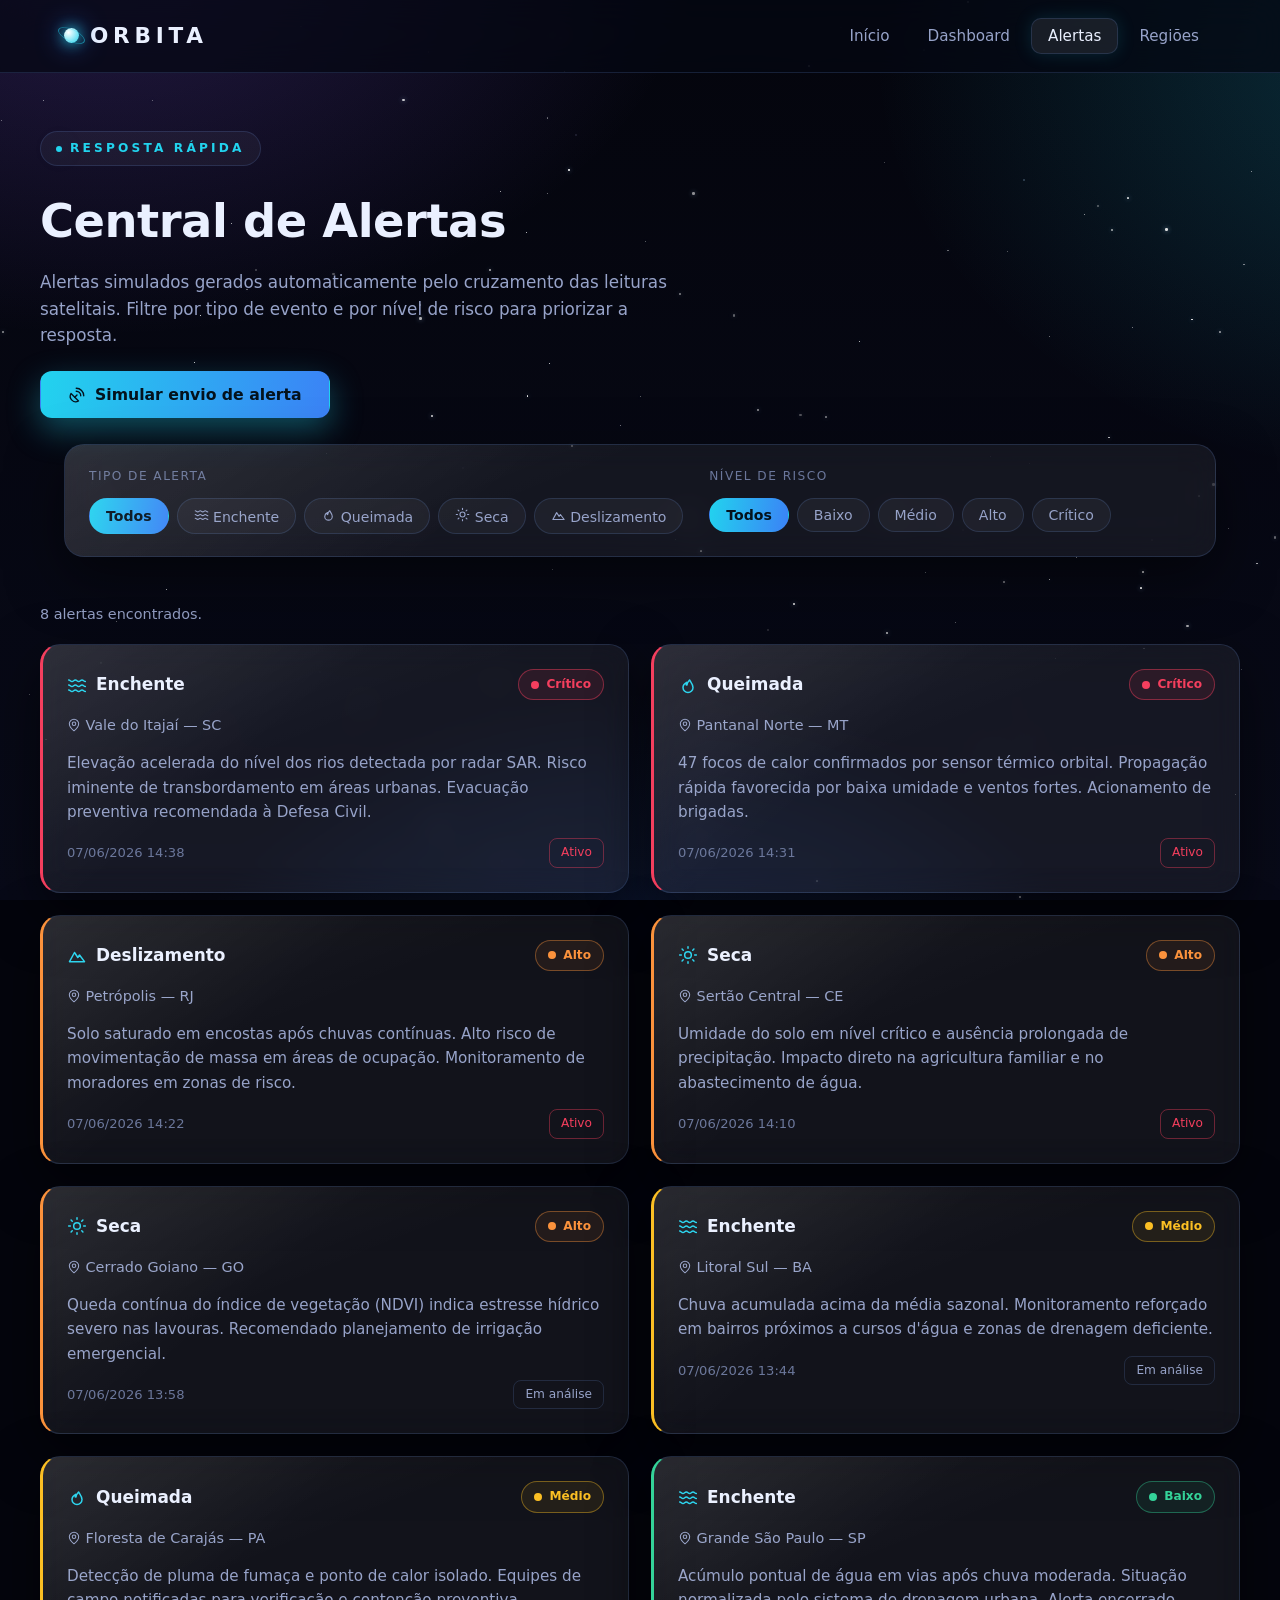
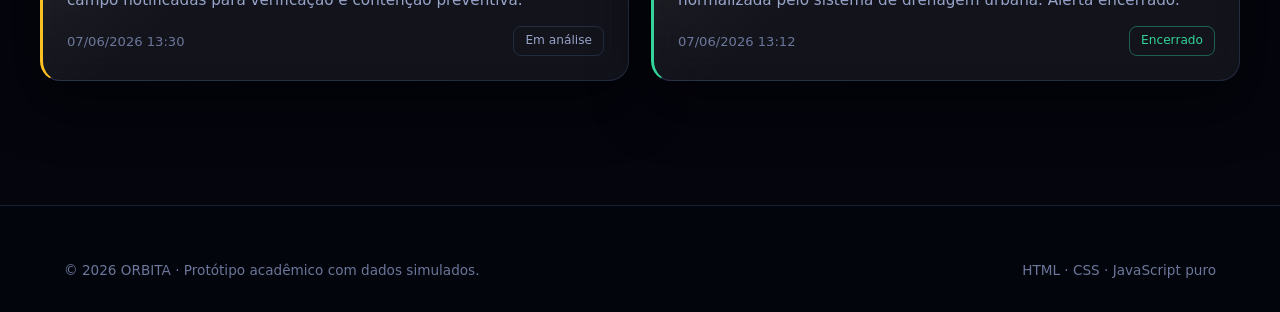
==== alertas.html @ e0f0b5f6 "site ORBITA: landing, dashboard, central de alertas e cadastro de regiões" ====
<!DOCTYPE html>
<html lang="pt-BR">
<head>
  <meta charset="UTF-8" />
  <meta name="viewport" content="width=device-width, initial-scale=1.0" />
  <title>Alertas — ORBITA</title>
  <meta name="description" content="Central de alertas climáticos da plataforma ORBITA, com filtros por tipo de evento e nível de risco." />
  <link rel="stylesheet" href="css/style.css?v=7" />
</head>
<body data-page="alertas">

  <!-- Header injetado por main.js -->
  <header class="site-header" id="siteHeader"></header>

  <!-- ============ TÍTULO ============ -->
  <div class="container page-head">
    <span class="eyebrow">Resposta rápida</span>
    <h1>Central de Alertas</h1>
    <p>Alertas simulados gerados automaticamente pelo cruzamento das leituras satelitais. Filtre por tipo de evento e por nível de risco para priorizar a resposta.</p>
    <div style="margin-top:22px">
      <button class="btn btn-primary" id="btnSimular"><span data-icon="dish"></span> Simular envio de alerta</button>
    </div>
  </div>

  <!-- ============ FILTROS ============ -->
  <section class="container">
    <div class="card filters" id="filtros">
      <div class="filter-group">
        <span class="filter-label">Tipo de alerta</span>
        <div class="chip-row">
          <button class="chip active" data-grupo="tipo" data-valor="Todos">Todos</button>
          <button class="chip" data-grupo="tipo" data-valor="Enchente"><span data-icon="wave"></span> Enchente</button>
          <button class="chip" data-grupo="tipo" data-valor="Queimada"><span data-icon="fire"></span> Queimada</button>
          <button class="chip" data-grupo="tipo" data-valor="Seca"><span data-icon="sun"></span> Seca</button>
          <button class="chip" data-grupo="tipo" data-valor="Deslizamento"><span data-icon="mountain"></span> Deslizamento</button>
        </div>
      </div>
      <div class="filter-group">
        <span class="filter-label">Nível de risco</span>
        <div class="chip-row">
          <button class="chip active" data-grupo="nivel" data-valor="Todos">Todos</button>
          <button class="chip" data-grupo="nivel" data-valor="Baixo">Baixo</button>
          <button class="chip" data-grupo="nivel" data-valor="Médio">Médio</button>
          <button class="chip" data-grupo="nivel" data-valor="Alto">Alto</button>
          <button class="chip" data-grupo="nivel" data-valor="Crítico">Crítico</button>
        </div>
      </div>
    </div>
  </section>

  <!-- ============ LISTA DE ALERTAS ============ -->
  <section class="container section" style="padding-top:18px">
    <p class="results-count" id="resultsCount"></p>
    <div class="grid grid-2" id="alertasGrid"><!-- cartões via main.js --></div>
  </section>

  <!-- Footer injetado por main.js -->
  <footer class="site-footer" id="siteFooter"></footer>

  <script src="js/data.js?v=7"></script>
  <script src="js/main.js?v=7"></script>
</body>
</html>
---- css/style.css ----
/* =====================================================================
   ORBITA — Sistema de Alerta Climático por Satélite
   style.css — Design system futurista / espacial
   ---------------------------------------------------------------------
   Sumário
     1.  Tokens (variáveis globais)
     2.  Reset e base
     3.  Fundo espacial
     4.  Utilitários e tipografia
     5.  Header / navegação
     6.  Botões
     7.  Cartões base (glassmorphism)
     8.  Hero (landing)
     9.  Grids
     10. Seções de conteúdo (problema / solução / risco / ODS)
     11. Métricas do dashboard
     12. Índice de risco (gauge)
     13. Status orbital (satélites)
     14. Mapa estilizado
     15. Feed de leituras
     16. Cartões de região
     17. Badges e tags
     18. Gráfico de barras
     19. Filtros e alertas
     20. Formulário e cadastro
     21. Toast
     22. Footer
     23. Animações de entrada
     24. Responsividade
   ===================================================================== */

/* ============ 1. TOKENS ============ */
:root {
  /* Fundo */
  --bg-900: #04050d;
  --bg-800: #080a18;
  --bg-700: #0e1228;
  --bg-card: #0b0f22;

  /* Neon */
  --cyan:    #22d3ee;
  --blue:    #3b82f6;
  --purple:  #8b5cf6;
  --magenta: #d946ef;

  /* Texto */
  --text:     #eaf0ff;
  --text-dim: #97a3c9;
  --text-mut: #6b779b;

  /* Vidro */
  --glass:        rgba(255, 255, 255, 0.045);
  --glass-strong: rgba(255, 255, 255, 0.08);
  --glass-border: rgba(120, 170, 255, 0.16);
  --glass-hover:  rgba(34, 211, 238, 0.45);

  /* Risco */
  --risk-baixo:   #34d399;
  --risk-medio:   #fbbf24;
  --risk-alto:    #fb923c;
  --risk-critico: #f43f5e;

  /* Forma */
  --radius:    20px;
  --radius-sm: 12px;
  --shadow:    0 20px 55px rgba(0, 0, 0, 0.5);
  --glow-cyan: 0 0 26px rgba(34, 211, 238, 0.35);
  --max:       1200px;
  --grad-brand: linear-gradient(100deg, var(--cyan), var(--blue) 48%, var(--purple));
}

/* Propriedade animável para o gauge de risco */
@property --gauge-val {
  syntax: "<number>";
  inherits: false;
  initial-value: 0;
}

/* ============ 2. RESET E BASE ============ */
* { margin: 0; padding: 0; box-sizing: border-box; }
html { scroll-behavior: smooth; }
body {
  font-family: "Segoe UI", system-ui, -apple-system, Roboto, Helvetica, Arial, sans-serif;
  color: var(--text);
  background: var(--bg-900);
  min-height: 100vh;
  line-height: 1.6;
  overflow-x: hidden;
  -webkit-font-smoothing: antialiased;
}
a { color: inherit; text-decoration: none; }
img { max-width: 100%; display: block; }
button { font-family: inherit; }

/* Ícones SVG em linha (substituem os emojis). Herdam a cor via currentColor. */
.icon { width: 1em; height: 1em; display: inline-block; vertical-align: -0.14em; stroke: currentColor; fill: none; flex: none; }
[data-icon] { display: inline-flex; align-items: center; }
.risk-icon .icon { width: 28px; height: 28px; color: var(--cyan); }
.risk-icon.step-num { font-size: 1.5rem; font-weight: 800; color: var(--cyan); }
.disclaimer .icon { width: 22px; height: 22px; color: var(--purple); }
.metric-card .ico { color: var(--cyan); }
.metric-card .ico .icon { width: 18px; height: 18px; }
.chip .icon { width: 15px; height: 15px; }
.alert-type .icon { width: 20px; height: 20px; color: var(--cyan); }
.alert-region .icon { width: 14px; height: 14px; }
.region-stats .icon { width: 14px; height: 14px; }
.map-tooltip .icon { width: 13px; height: 13px; }
.toast-icon .icon { width: 19px; height: 19px; }
.sat-online .icon { width: 15px; height: 15px; }
.btn .icon { width: 18px; height: 18px; }
.trend-tag .icon { width: 15px; height: 15px; }
.trend-tag { gap: 6px; }

/* Scrollbar estilizada */
::-webkit-scrollbar { width: 11px; }
::-webkit-scrollbar-track { background: var(--bg-900); }
::-webkit-scrollbar-thumb { background: linear-gradient(var(--blue), var(--purple)); border-radius: 99px; border: 3px solid var(--bg-900); }
::selection { background: rgba(34, 211, 238, 0.3); color: #fff; }

/* ============ 3. FUNDO ESPACIAL ============ */
body::before {
  content: "";
  position: fixed;
  inset: 0;
  z-index: -2;
  background:
    radial-gradient(1000px 680px at 8% -8%,  rgba(139, 92, 246, 0.25), transparent 60%),
    radial-gradient(1000px 760px at 112% 6%, rgba(34, 211, 238, 0.20), transparent 56%),
    radial-gradient(820px 680px at 50% 122%, rgba(59, 130, 246, 0.18), transparent 60%),
    linear-gradient(180deg, var(--bg-900), var(--bg-800));
}
/* Campo de estrelas em duas camadas */
body::after {
  content: "";
  position: fixed;
  inset: 0;
  z-index: -1;
  background-image:
    radial-gradient(1.4px 1.4px at 20% 30%, rgba(255,255,255,.75), transparent),
    radial-gradient(1.2px 1.2px at 60% 70%, rgba(255,255,255,.55), transparent),
    radial-gradient(1.6px 1.6px at 80% 20%, rgba(180,220,255,.7), transparent),
    radial-gradient(1px 1px   at 35% 80%, rgba(255,255,255,.45), transparent),
    radial-gradient(1.3px 1.3px at 90% 60%, rgba(255,255,255,.55), transparent),
    radial-gradient(1px 1px   at 10% 60%, rgba(255,255,255,.4),  transparent),
    radial-gradient(1.2px 1.2px at 45% 15%, rgba(200,200,255,.5), transparent);
  opacity: .55;
  animation: twinkle 7s ease-in-out infinite alternate;
}
@keyframes twinkle { from { opacity: .32; } to { opacity: .62; } }

/* Campo de estrelas dinâmico gerado por JS (initStarfield) */
#starfield {
  position: fixed; inset: 0; z-index: -1;
  pointer-events: none; overflow: hidden;
  transition: transform .25s ease-out; /* suaviza o parallax */
}
.sf-star {
  position: absolute; border-radius: 50%;
  background: #fff;
  box-shadow: 0 0 5px rgba(180, 220, 255, .8);
  opacity: var(--o, .8);
  animation-name: sfTwinkle;
  animation-iteration-count: infinite;
  animation-direction: alternate;
  animation-timing-function: ease-in-out;
}
@keyframes sfTwinkle { from { opacity: .12; transform: scale(.8); } to { opacity: var(--o, .8); transform: scale(1); } }

/* Estrela cadente: risco luminoso que cruza a tela e some */
.sf-shoot {
  position: absolute;
  width: 140px; height: 2px;
  background: linear-gradient(90deg, rgba(255,255,255,0), #fff 60%, var(--cyan));
  border-radius: 99px;
  filter: drop-shadow(0 0 6px rgba(34, 211, 238, .9));
  transform: rotate(18deg);
  opacity: 0;
  animation: sfShoot 1.1s ease-in forwards;
}
@keyframes sfShoot {
  0%   { opacity: 0;  transform: translate(0, 0) rotate(18deg) scaleX(.2); }
  12%  { opacity: 1; }
  100% { opacity: 0;  transform: translate(420px, 140px) rotate(18deg) scaleX(1); }
}

/* ============ 4. UTILITÁRIOS E TIPOGRAFIA ============ */
.container { width: 100%; max-width: var(--max); margin: 0 auto; padding: 0 24px; }
.section   { padding: 84px 0; }
.text-center { text-align: center; }
.stack-sm  { display: grid; gap: 8px; }

.gradient-text {
  background: var(--grad-brand);
  -webkit-background-clip: text; background-clip: text; color: transparent;
}
.eyebrow {
  display: inline-flex; align-items: center; gap: 8px;
  font-size: .76rem; font-weight: 600;
  letter-spacing: .26em; text-transform: uppercase;
  color: var(--cyan);
  border: 1px solid var(--glass-border);
  background: var(--glass);
  padding: 7px 15px; border-radius: 999px;
  margin-bottom: 18px;
}
.eyebrow::before { content: ""; width: 6px; height: 6px; border-radius: 50%; background: var(--cyan); box-shadow: var(--glow-cyan); }
.section-title { font-size: clamp(1.8rem, 3.6vw, 2.7rem); line-height: 1.12; font-weight: 800; letter-spacing: -0.5px; }
.section-lead  { color: var(--text-dim); max-width: 640px; margin: 14px auto 0; font-size: 1.05rem; }
.section-head  { margin-bottom: 44px; }

/* ============ 5. HEADER / NAVEGAÇÃO ============ */
.site-header {
  position: sticky; top: 0; z-index: 50;
  backdrop-filter: blur(16px);
  background: rgba(5, 7, 18, 0.72);
  border-bottom: 1px solid var(--glass-border);
}
.nav { display: flex; align-items: center; justify-content: space-between; height: 72px; }
.logo { display: flex; align-items: center; gap: 11px; font-weight: 800; font-size: 1.35rem; letter-spacing: .22em; }
.logo .dot {
  width: 15px; height: 15px; border-radius: 50%;
  background: radial-gradient(circle at 30% 30%, #fff, var(--cyan));
  box-shadow: 0 0 14px var(--cyan), 0 0 28px var(--blue);
  position: relative;
}
.logo .dot::after {
  content: ""; position: absolute; inset: -7px;
  border: 1px solid rgba(34, 211, 238, .55); border-radius: 50%;
  transform: rotate(25deg) scaleY(.42);
}
.nav-links { display: flex; align-items: center; gap: 4px; list-style: none; }
.nav-links a {
  padding: 9px 17px; border-radius: 10px; font-size: .95rem; color: var(--text-dim);
  transition: color .2s, background .2s;
}
.nav-links a:hover { color: var(--text); background: var(--glass); }
.nav-links a.active {
  color: var(--text); background: var(--glass-strong);
  box-shadow: inset 0 0 0 1px var(--glass-border), 0 0 18px rgba(34,211,238,.15);
}
.nav-toggle { display: none; flex-direction: column; gap: 5px; background: none; border: 0; cursor: pointer; padding: 8px; }
.nav-toggle span { width: 26px; height: 2px; background: var(--text); border-radius: 2px; transition: .3s; }

/* ============ 6. BOTÕES ============ */
.btn {
  display: inline-flex; align-items: center; gap: 9px;
  padding: 13px 27px; border-radius: 12px;
  font-weight: 600; font-size: .98rem; cursor: pointer;
  border: 1px solid transparent;
  transition: transform .2s, box-shadow .2s, background .2s;
}
.btn:active { transform: translateY(1px); }
.btn-primary {
  color: #04121c;
  background: linear-gradient(100deg, var(--cyan), var(--blue));
  box-shadow: 0 12px 32px rgba(34, 211, 238, .35);
}
.btn-primary:hover { box-shadow: 0 16px 42px rgba(34, 211, 238, .55); transform: translateY(-2px); }
.btn-ghost { color: var(--text); background: var(--glass); border-color: var(--glass-border); }
.btn-ghost:hover { background: var(--glass-strong); border-color: var(--glass-hover); transform: translateY(-2px); }
.btn-danger { color: #fff; background: linear-gradient(100deg, #f43f5e, #b91c1c); box-shadow: 0 12px 30px rgba(244, 63, 94, .35); }
.btn-danger:hover { box-shadow: 0 16px 40px rgba(244, 63, 94, .55); transform: translateY(-2px); }

/* Modal de confirmação (overlay + caixa) */
.modal-overlay {
  position: fixed; inset: 0; z-index: 200;
  display: grid; place-items: center; padding: 24px;
  background: rgba(2, 3, 10, .62); backdrop-filter: blur(7px);
  opacity: 0; transition: opacity .25s;
}
.modal-overlay.show { opacity: 1; }
.modal {
  max-width: 430px; width: 100%; padding: 32px; text-align: center;
  background:
    linear-gradient(158deg, rgba(255,255,255,.07), rgba(255,255,255,.02) 42%),
    var(--bg-800);
  border: 1px solid var(--glass-border); border-radius: var(--radius);
  box-shadow: var(--shadow), 0 0 40px rgba(244, 63, 94, .12);
  transform: translateY(16px) scale(.97); transition: transform .28s cubic-bezier(.2,.8,.2,1);
}
.modal-overlay.show .modal { transform: none; }
.modal-icon {
  width: 58px; height: 58px; margin: 0 auto 18px;
  border-radius: 50%; display: grid; place-items: center;
  background: rgba(244, 63, 94, .13); color: var(--risk-critico);
  border: 1px solid rgba(244, 63, 94, .35);
}
.modal-icon .icon { width: 28px; height: 28px; }
.modal-title { font-size: 1.3rem; margin-bottom: 10px; }
.modal-msg { color: var(--text-dim); font-size: .96rem; margin-bottom: 24px; }
.modal-actions { display: flex; gap: 12px; justify-content: center; }
.modal-actions .btn { min-width: 120px; justify-content: center; }

/* ============ 7. CARTÕES BASE (GLASSMORPHISM) ============ */
.card {
  position: relative;
  background:
    linear-gradient(158deg, rgba(255,255,255,.06), rgba(255,255,255,.015) 42%),
    var(--glass);
  border: 1px solid var(--glass-border);
  border-radius: var(--radius);
  backdrop-filter: blur(14px);
  box-shadow: var(--shadow);
  overflow: hidden;
}
/* brilho superior sutil */
.card::before {
  content: ""; position: absolute; inset: 0; pointer-events: none;
  background: linear-gradient(140deg, rgba(255,255,255,.07), transparent 38%);
}
/* variante com realce ao passar o mouse */
.card-hover { transition: transform .28s, border-color .28s, box-shadow .28s; }
.card-hover:hover {
  transform: translateY(-6px);
  border-color: var(--glass-hover);
  box-shadow: var(--shadow), 0 0 32px rgba(34, 211, 238, .18);
}

/* ============ 8. HERO ============ */
.hero { position: relative; padding: 92px 0 72px; overflow: hidden; }

/* Fundo do hero: a imagem é exibida com a PROPORÇÃO REAL (1024x572),
   ancorada à direita. Assim as coordenadas % batem com os pontos da foto
   e os marcadores (.hero-markers) usam exatamente a mesma caixa. */
.hero-bg { position: absolute; inset: 0; z-index: 0; }
/* Caixa da foto = mesma geometria usada pelos marcadores */
.hero-photo, .hero-markers {
  position: absolute; top: 0; bottom: 0; right: 0; width: auto;
  aspect-ratio: 1024 / 572;
}
.hero-photo img { width: 100%; height: 100%; object-fit: cover; display: block; }
/* Overlay escurece mais à esquerda (onde fica o texto) e revela a
   imagem à direita (satélite + Terra + marcadores). */
.hero-bg-overlay {
  position: absolute; inset: 0;
  background:
    linear-gradient(90deg, rgba(4,5,13,.94) 0%, rgba(4,5,13,.7) 42%, rgba(4,5,13,.22) 100%),
    linear-gradient(180deg, rgba(4,5,13,.35), rgba(4,5,13,.72));
}
/* Conteúdo acima do fundo */
.hero .container { position: relative; z-index: 1; }

/* Marcadores interativos sobre a imagem do hero
   (geometria definida junto com .hero-photo acima; aqui só camada/eventos) */
.hero-markers { z-index: 2; pointer-events: none; }
.hero-marker {
  position: absolute; transform: translate(-50%, -50%);
  display: flex; align-items: center; gap: 9px;
  background: none; border: 0; padding: 0; cursor: pointer;
  pointer-events: auto; color: var(--accent);
}
.hm-dot {
  position: relative; flex: none;
  width: 46px; height: 46px; border-radius: 50%;
  display: grid; place-items: center;
  color: var(--accent);
  background: rgba(5, 7, 18, .55);
  border: 1.5px solid var(--accent);
  backdrop-filter: blur(4px);
  box-shadow: 0 0 18px var(--accent-soft);
  transition: transform .2s, box-shadow .2s;
}
.hm-dot .icon { width: 23px; height: 23px; }
/* anel pulsante usando a cor do marcador */
.hm-dot::after {
  content: ""; position: absolute; inset: -2px; border-radius: 50%;
  box-shadow: 0 0 0 0 var(--accent);
  animation: hmPulse 2.4s ease-out infinite;
}
@keyframes hmPulse {
  0%   { box-shadow: 0 0 0 0 var(--accent-soft); opacity: .9; }
  100% { box-shadow: 0 0 0 16px transparent; opacity: 0; }
}
.hero-marker:hover .hm-dot { transform: scale(1.12); box-shadow: 0 0 26px var(--accent); }
/* rótulo aparece ao passar o mouse / focar */
.hm-label {
  font-size: .82rem; font-weight: 600; color: var(--text);
  background: rgba(5, 7, 18, .9); border: 1px solid var(--accent);
  padding: 5px 11px; border-radius: 8px; white-space: nowrap;
  opacity: 0; transform: translateX(-8px); transition: opacity .22s, transform .22s;
}
.hero-marker:hover .hm-label,
.hero-marker:focus-visible .hm-label { opacity: 1; transform: none; }
/* marcadores na borda direita: rótulo abre para a esquerda */
.hero-marker.hm-flip { flex-direction: row-reverse; }
.hero-marker.hm-flip .hm-label { transform: translateX(8px); }

/* Badge do modo calibração (index.html?debug) */
.calib-badge {
  position: fixed; top: 90px; right: 16px; z-index: 300;
  font-family: ui-monospace, "SF Mono", Menlo, monospace; font-size: .9rem; font-weight: 700;
  color: var(--cyan); background: rgba(5, 7, 18, .92);
  border: 1px solid var(--cyan); border-radius: 10px;
  padding: 9px 13px; pointer-events: none;
  box-shadow: 0 0 22px rgba(34, 211, 238, .3);
}
.hero-grid { display: grid; grid-template-columns: 1.1fr .9fr; gap: 54px; align-items: center; }
.hero h1 { font-size: clamp(2.3rem, 5.4vw, 4.1rem); font-weight: 850; line-height: 1.04; letter-spacing: -1px; }
.hero .subtitle { margin-top: 22px; font-size: 1.14rem; color: var(--text-dim); max-width: 540px; }
.hero-actions { display: flex; flex-wrap: wrap; gap: 14px; margin-top: 34px; }
.slogan-pill { margin-top: 28px; display: inline-flex; align-items: center; gap: 10px; font-style: italic; color: var(--cyan); }

/* mini-estatísticas do hero */
.hero-stats { display: flex; gap: 30px; margin-top: 38px; flex-wrap: wrap; }
.hero-stats .hs-num { font-size: 1.7rem; font-weight: 800; }
.hero-stats .hs-lbl { color: var(--text-mut); font-size: .82rem; }

/* Visual orbital */
.orbit-visual { position: relative; aspect-ratio: 1 / 1; display: grid; place-items: center; }
.planet {
  width: 46%; aspect-ratio: 1; border-radius: 50%;
  background: radial-gradient(circle at 32% 28%, #5dd6f5, #3b82f6 42%, #1e1b4b 100%);
  box-shadow: 0 0 70px rgba(59,130,246,.6), inset -20px -20px 64px rgba(0,0,0,.6), inset 14px 14px 44px rgba(125,211,252,.4);
  position: relative; z-index: 2; animation: float 7s ease-in-out infinite;
}
@keyframes float { 0%,100% { transform: translateY(0); } 50% { transform: translateY(-15px); } }
.orbit-ring { position: absolute; inset: 0; border: 1px dashed rgba(120,170,255,.35); border-radius: 50%; animation: spin 18s linear infinite; }
.orbit-ring.r2 { inset: 12%; border-color: rgba(139,92,246,.35); animation-duration: 26s; animation-direction: reverse; }
.orbit-ring.r3 { inset: 24%; border-color: rgba(34,211,238,.25); animation-duration: 34s; }
@keyframes spin { to { transform: rotate(360deg); } }
.sat {
  position: absolute; top: -7px; left: calc(50% - 7px);
  width: 14px; height: 14px; border-radius: 4px;
  background: linear-gradient(120deg, #fff, var(--cyan));
  box-shadow: 0 0 12px var(--cyan);
}

/* ============ 9. GRIDS ============ */
.grid   { display: grid; gap: 22px; }
.grid-2 { grid-template-columns: repeat(2, 1fr); }
.grid-3 { grid-template-columns: repeat(3, 1fr); }
.grid-4 { grid-template-columns: repeat(4, 1fr); }

/* ============ 10. SEÇÕES DE CONTEÚDO ============ */
.split { display: grid; grid-template-columns: 1fr 1fr; gap: 28px; }
.feature-block { padding: 36px; }
.feature-block h2 { font-size: 1.6rem; margin: 6px 0 14px; }
.feature-block p { color: var(--text-dim); }
.feature-list { list-style: none; margin-top: 18px; display: grid; gap: 12px; }
.feature-list li { display: flex; gap: 12px; align-items: flex-start; color: var(--text-dim); }
.feature-list li::before { content: "▹"; color: var(--cyan); font-weight: 700; }

/* Cartões de risco */
.risk-card { padding: 28px; }
.risk-icon {
  width: 56px; height: 56px; border-radius: 15px;
  display: grid; place-items: center; font-size: 1.7rem; margin-bottom: 16px;
  background: var(--glass-strong); border: 1px solid var(--glass-border);
}
.risk-card h3 { font-size: 1.2rem; margin-bottom: 8px; }
.risk-card p  { color: var(--text-dim); font-size: .95rem; }

/* Cores por tipo de risco (reutilizáveis: cards e marcadores do hero) */
.tone-water   { --accent: #38bdf8; --accent-soft: rgba(56,189,248,.12); }
.tone-fire    { --accent: #fb7185; --accent-soft: rgba(251,113,133,.13); }
.tone-drought { --accent: #fbbf24; --accent-soft: rgba(251,191,36,.13); }
.tone-land    { --accent: #fb923c; --accent-soft: rgba(251,146,60,.13); }

.risk-card[class*="tone-"] .risk-icon { background: var(--accent-soft); border-color: var(--accent); }
.risk-card[class*="tone-"] .risk-icon .icon { color: var(--accent); }
.risk-card[class*="tone-"] h3 { color: var(--accent); }
.risk-card[class*="tone-"]:hover { border-color: var(--accent); box-shadow: var(--shadow), 0 0 34px var(--accent-soft); }
/* faixa de cor sutil no topo do card */
.risk-card[class*="tone-"]::after {
  content: ""; position: absolute; top: 0; left: 0; right: 0; height: 3px;
  background: linear-gradient(90deg, var(--accent), transparent 85%);
}

/* ODS */
.ods-card { padding: 26px; text-align: center; }

/* Anel com ícone animado (estilo do painel de referência) */
.ods-ring {
  width: 88px; height: 88px; margin: 0 auto 18px;
  border-radius: 50%; display: grid; place-items: center; position: relative;
  border: 1px solid currentColor;
  background: radial-gradient(circle at 50% 38%, color-mix(in srgb, currentColor 16%, transparent), transparent 70%);
  box-shadow: 0 0 22px color-mix(in srgb, currentColor 28%, transparent), inset 0 0 18px color-mix(in srgb, currentColor 14%, transparent);
}
.ods-ring::before {
  content: ""; position: absolute; inset: 5px; border-radius: 50%;
  border: 1px solid currentColor; opacity: .28;
}
.ods-anim { width: 48px; height: 48px; }

/* Animações dos ícones (origem no centro do viewBox) */
.net-orbit, .globe-spin, .leaf-l, .leaf-r { transform-box: view-box; }
.net-orbit { transform-origin: 32px 32px; animation: odsSpin 9s linear infinite; }
@keyframes odsSpin { to { transform: rotate(360deg); } }

.globe-spin { transform-origin: 32px 32px; animation: odsGlobe 5.5s ease-in-out infinite; }
@keyframes odsGlobe { 0%, 100% { transform: scaleX(1); } 50% { transform: scaleX(.12); } }

.city-windows rect { animation: odsBlink 2.6s ease-in-out infinite; }
.city-windows rect:nth-child(2) { animation-delay: .3s; }
.city-windows rect:nth-child(3) { animation-delay: .9s; }
.city-windows rect:nth-child(4) { animation-delay: .5s; }
.city-windows rect:nth-child(5) { animation-delay: 1.2s; }
.city-windows rect:nth-child(6) { animation-delay: .7s; }
@keyframes odsBlink { 0%, 100% { opacity: .2; } 50% { opacity: 1; } }

.leaf-l { transform-origin: 32px 38px; animation: odsSwayL 3.4s ease-in-out infinite; }
.leaf-r { transform-origin: 32px 32px; animation: odsSwayR 3.4s ease-in-out infinite; }
@keyframes odsSwayL { 0%, 100% { transform: rotate(-6deg); } 50% { transform: rotate(3deg); } }
@keyframes odsSwayR { 0%, 100% { transform: rotate(6deg); } 50% { transform: rotate(-3deg); } }
.ods-num {
  font-size: 2.5rem; font-weight: 850;
  background: linear-gradient(120deg, var(--cyan), var(--purple));
  -webkit-background-clip: text; background-clip: text; color: transparent;
}
.ods-card h4 { margin: 6px 0 8px; font-size: 1rem; }
.ods-card p  { color: var(--text-dim); font-size: .9rem; }

/* Aviso acadêmico */
.disclaimer {
  display: flex; gap: 13px; align-items: flex-start;
  padding: 17px 21px; border-radius: 14px;
  background: rgba(139, 92, 246, .09);
  border: 1px solid rgba(139, 92, 246, .3);
  color: var(--text-dim); font-size: .92rem;
}
.disclaimer strong { color: var(--text); }

/* ============ 11. MÉTRICAS DO DASHBOARD ============ */
.metric-card { padding: 24px; display: flex; flex-direction: column; gap: 7px; }
.metric-card .label { color: var(--text-dim); font-size: .88rem; display: flex; align-items: center; gap: 8px; }
.metric-card .label .ico { font-size: 1rem; }
.metric-card .value { font-size: 2.5rem; font-weight: 800; line-height: 1; }
.metric-card .trend { font-size: .82rem; color: var(--risk-baixo); }
.metric-card .trend.up { color: var(--risk-critico); }
.metric-card .bar { height: 5px; border-radius: 99px; background: var(--grad-brand); margin-top: 8px; opacity: .85; }

/* ============ 12. ÍNDICE DE RISCO (GAUGE) ============ */
.gauge-card { padding: 28px; display: flex; gap: 28px; align-items: center; }
.gauge {
  --gauge-val: 0;
  flex: none; width: 168px; height: 168px; border-radius: 50%;
  display: grid; place-items: center; position: relative;
  background: conic-gradient(var(--gauge-color, var(--cyan)) calc(var(--gauge-val) * 1%), rgba(120,170,255,.08) 0);
  transition: --gauge-val 1.6s cubic-bezier(.2,.8,.2,1);
  filter: drop-shadow(0 0 22px rgba(34,211,238,.25));
}
.gauge::before { content: ""; position: absolute; inset: 16px; border-radius: 50%; background: var(--bg-800); box-shadow: inset 0 0 30px rgba(0,0,0,.6); }
.gauge-inner { position: relative; text-align: center; }
.gauge-inner .g-val { font-size: 2.3rem; font-weight: 850; line-height: 1; }
.gauge-inner .g-lbl { font-size: .72rem; letter-spacing: .12em; text-transform: uppercase; color: var(--text-dim); }
.gauge-info h3 { font-size: 1.25rem; margin-bottom: 8px; }
.gauge-info p { color: var(--text-dim); font-size: .92rem; }
.gauge-status { display: inline-flex; align-items: center; gap: 8px; margin-top: 14px; font-weight: 700; }

/* ============ 13. STATUS ORBITAL (SATÉLITES) ============ */
.sat-card { padding: 22px; }
.sat-head { display: flex; justify-content: space-between; align-items: flex-start; margin-bottom: 16px; }
.sat-head h3 { font-size: 1.1rem; }
.sat-head .sat-id { color: var(--text-mut); font-size: .78rem; letter-spacing: .1em; }
.sat-online  { display: inline-flex; align-items: center; gap: 7px; font-size: .8rem; font-weight: 700; color: var(--risk-baixo); }
.sat-offline { color: var(--risk-medio); }
.sat-online .live-dot { width: 9px; height: 9px; border-radius: 50%; background: currentColor; box-shadow: 0 0 0 0 currentColor; animation: live 1.8s ease-out infinite; }
@keyframes live { 0% { box-shadow: 0 0 0 0 currentColor; } 70%,100% { box-shadow: 0 0 0 8px transparent; } }
.sat-meta { color: var(--text-dim); font-size: .86rem; margin-bottom: 14px; }
.sat-rows { display: grid; gap: 11px; }
.sat-row .sat-row-top { display: flex; justify-content: space-between; font-size: .8rem; color: var(--text-dim); margin-bottom: 5px; }
.sat-track { height: 7px; border-radius: 99px; background: rgba(120,170,255,.1); overflow: hidden; }
.sat-fill { height: 100%; border-radius: 99px; width: 0; background: var(--grad-brand); transition: width 1.2s cubic-bezier(.2,.8,.2,1); }
.sat-fill.warn { background: linear-gradient(90deg, var(--risk-medio), var(--risk-alto)); }

/* ============ 14. MAPA ESTILIZADO ============ */
.map-card { padding: 24px; }
.map-card h3 { margin-bottom: 6px; }
.map-card .card-sub { color: var(--text-dim); font-size: .9rem; margin-bottom: 16px; }
.map-stage {
  position: relative; width: 100%; aspect-ratio: 4 / 3; border-radius: 16px; overflow: hidden;
  border: 1px solid var(--glass-border);
  background:
    radial-gradient(circle at 50% 40%, rgba(34,211,238,.08), transparent 70%),
    repeating-linear-gradient(0deg,  rgba(120,170,255,.06) 0 1px, transparent 1px 40px),
    repeating-linear-gradient(90deg, rgba(120,170,255,.06) 0 1px, transparent 1px 40px),
    var(--bg-700);
}
/* varredura de radar */
.map-stage::after {
  content: ""; position: absolute; top: 50%; left: 50%; width: 150%; height: 150%;
  transform: translate(-50%, -50%);
  background: conic-gradient(from 0deg, transparent 0deg, rgba(34,211,238,.10) 28deg, transparent 60deg);
  animation: sweep 6s linear infinite; pointer-events: none;
}
@keyframes sweep { to { transform: translate(-50%, -50%) rotate(360deg); } }
.map-stage .land {
  position: absolute; top: 14%; left: 30%; width: 46%; height: 72%;
  background: rgba(120,170,255,.07); border: 1px solid rgba(120,170,255,.22);
  border-radius: 46% 54% 60% 40% / 40% 38% 62% 60%;
}
.map-point { position: absolute; width: 15px; height: 15px; border-radius: 50%; transform: translate(-50%, -50%); cursor: pointer; z-index: 3; }
.map-point::after { content: ""; position: absolute; inset: 0; border-radius: 50%; animation: pulse 2s ease-out infinite; }
@keyframes pulse { 0% { box-shadow: 0 0 0 0 currentColor; opacity: .9; } 100% { box-shadow: 0 0 0 20px transparent; opacity: 0; } }
.map-point.lvl-Baixo   { background: var(--risk-baixo);   color: var(--risk-baixo); }
.map-point.lvl-Médio   { background: var(--risk-medio);   color: var(--risk-medio); }
.map-point.lvl-Alto    { background: var(--risk-alto);    color: var(--risk-alto); }
.map-point.lvl-Crítico { background: var(--risk-critico); color: var(--risk-critico); }
.map-tooltip {
  position: absolute; transform: translate(-50%, -135%); z-index: 6;
  background: rgba(5, 7, 18, .95); border: 1px solid var(--glass-border);
  padding: 9px 13px; border-radius: 10px; font-size: .8rem; white-space: nowrap;
  pointer-events: none; opacity: 0; transition: opacity .2s;
  box-shadow: var(--shadow);
}
.map-tooltip.show { opacity: 1; }
.map-tooltip strong { display: block; }
.map-legend { display: flex; flex-wrap: wrap; gap: 16px; margin-top: 16px; font-size: .85rem; color: var(--text-dim); }
.map-legend span { display: inline-flex; align-items: center; gap: 7px; }
.legend-dot { width: 11px; height: 11px; border-radius: 50%; }

/* ============ 15. FEED DE LEITURAS ============ */
.feed { display: flex; flex-direction: column; }
.feed-item {
  display: grid; grid-template-columns: 54px 1fr auto; gap: 14px; align-items: center;
  padding: 14px 4px; border-bottom: 1px solid rgba(120,170,255,.1);
}
.feed-item:last-child { border-bottom: 0; }
.feed-time { font-variant-numeric: tabular-nums; color: var(--cyan); font-size: .9rem; font-weight: 600; }
.feed-main strong { display: block; font-size: .95rem; }
.feed-main small { color: var(--text-dim); }

/* ============ 16. CARTÕES DE REGIÃO ============ */
.region-card { padding: 22px; }
.region-head { display: flex; justify-content: space-between; align-items: flex-start; margin-bottom: 16px; }
.region-card h3 { font-size: 1.15rem; }
.region-card .uf { color: var(--text-dim); font-size: .82rem; }
.region-stats { display: grid; grid-template-columns: 1fr 1fr; gap: 11px; }
.region-stats .stat { background: var(--glass); border-radius: 10px; padding: 10px 12px; }
.region-stats .stat .k { color: var(--text-mut); font-size: .7rem; text-transform: uppercase; letter-spacing: .05em; }
.region-stats .stat .v { font-size: 1.1rem; font-weight: 700; }
.region-foot { display: flex; justify-content: space-between; align-items: center; margin-top: 14px; font-size: .8rem; color: var(--text-mut); }

/* Ações no topo do card (badge + botão excluir) */
.region-actions { display: flex; align-items: center; gap: 10px; }
.region-remove {
  width: 30px; height: 30px; flex: none;
  display: grid; place-items: center;
  border-radius: 8px; cursor: pointer;
  color: var(--text-dim);
  background: var(--glass);
  border: 1px solid var(--glass-border);
  transition: color .2s, background .2s, border-color .2s, transform .2s;
}
.region-remove:hover {
  color: var(--risk-critico);
  background: rgba(244, 63, 94, .12);
  border-color: rgba(244, 63, 94, .5);
  transform: scale(1.08);
}
.region-remove .icon { width: 16px; height: 16px; }
.trend-tag { display: inline-flex; align-items: center; gap: 5px; font-weight: 600; }
.trend-tag.subindo { color: var(--risk-alto); }
.trend-tag.caindo  { color: var(--risk-baixo); }
.trend-tag.estavel { color: var(--text-dim); }

/* ============ 17. BADGES E TAGS ============ */
.badge {
  display: inline-flex; align-items: center; gap: 7px;
  font-size: .76rem; font-weight: 700; padding: 5px 12px; border-radius: 999px;
  border: 1px solid; white-space: nowrap;
}
.badge::before { content: ""; width: 8px; height: 8px; border-radius: 50%; background: currentColor; }
.badge.Baixo   { color: var(--risk-baixo);   border-color: rgba(52,211,153,.4); background: rgba(52,211,153,.08); }
.badge.Médio   { color: var(--risk-medio);   border-color: rgba(251,191,36,.4); background: rgba(251,191,36,.08); }
.badge.Alto    { color: var(--risk-alto);    border-color: rgba(251,146,60,.4); background: rgba(251,146,60,.08); }
.badge.Crítico { color: var(--risk-critico); border-color: rgba(244,63,94,.45); background: rgba(244,63,94,.1); }

.status-tag { font-size: .76rem; color: var(--text-dim); border: 1px solid var(--glass-border); padding: 4px 11px; border-radius: 8px; }
.status-tag.Ativo { color: var(--risk-critico); border-color: rgba(244,63,94,.4); }
.status-tag.Encerrado { color: var(--risk-baixo); border-color: rgba(52,211,153,.4); }

/* ============ 18. GRÁFICO DE BARRAS ============ */
.chart-card { padding: 28px; }
.chart { display: flex; align-items: flex-end; gap: 14px; height: 230px; margin-top: 20px; padding-top: 10px; border-bottom: 1px solid var(--glass-border); }
.chart-col { flex: 1; display: flex; flex-direction: column; align-items: center; gap: 8px; height: 100%; justify-content: flex-end; }
.chart-bar {
  width: 100%; max-width: 48px; border-radius: 8px 8px 0 0; height: 0;
  background: linear-gradient(180deg, var(--cyan), var(--purple));
  box-shadow: 0 0 18px rgba(34,211,238,.35);
  position: relative; transition: height 1.1s cubic-bezier(.2,.8,.2,1);
  display: flex; justify-content: center;
}
.chart-bar span { position: absolute; top: -23px; font-size: .82rem; font-weight: 700; }
.chart-label { font-size: .82rem; color: var(--text-dim); }

/* ============ 19. FILTROS E ALERTAS ============ */
.page-head { padding: 58px 0 18px; }
.page-head h1 { font-size: clamp(1.9rem, 4vw, 2.9rem); font-weight: 850; letter-spacing: -0.5px; }
.page-head p { color: var(--text-dim); margin-top: 10px; max-width: 640px; font-size: 1.05rem; }

.filters { display: flex; flex-wrap: wrap; gap: 26px; padding: 22px 24px; margin: 8px 0 28px; }
.filter-group { display: flex; flex-direction: column; gap: 11px; }
.filter-label { font-size: .76rem; text-transform: uppercase; letter-spacing: .12em; color: var(--text-mut); }
.chip-row { display: flex; flex-wrap: wrap; gap: 8px; }
.chip {
  padding: 8px 16px; border-radius: 999px;
  border: 1px solid var(--glass-border); background: var(--glass);
  color: var(--text-dim); font-size: .88rem; cursor: pointer; transition: .2s;
}
.chip:hover { color: var(--text); border-color: var(--glass-hover); }
.chip.active { color: #04121c; background: linear-gradient(100deg, var(--cyan), var(--blue)); border-color: transparent; font-weight: 600; }

.alert-card { padding: 24px; display: flex; flex-direction: column; gap: 14px; border-left: 3px solid var(--glass-border); }
.alert-card.Crítico { border-left-color: var(--risk-critico); }
.alert-card.Alto    { border-left-color: var(--risk-alto); }
.alert-card.Médio   { border-left-color: var(--risk-medio); }
.alert-card.Baixo   { border-left-color: var(--risk-baixo); }
.alert-top { display: flex; justify-content: space-between; align-items: center; gap: 10px; }
.alert-type { font-weight: 700; font-size: 1.06rem; display: flex; align-items: center; gap: 9px; }
.alert-region { color: var(--text-dim); font-size: .9rem; }
.alert-msg { color: var(--text-dim); font-size: .95rem; }
.alert-foot { display: flex; justify-content: space-between; align-items: center; font-size: .82rem; color: var(--text-mut); }

.results-count { color: var(--text-dim); font-size: .9rem; margin-bottom: 18px; }
.empty-state { padding: 54px; text-align: center; color: var(--text-dim); grid-column: 1 / -1; }

/* ============ 20. FORMULÁRIO E CADASTRO ============ */
.form-card { padding: 32px; }
.form-grid { display: grid; grid-template-columns: 1fr 1fr; gap: 18px; }
.field { display: flex; flex-direction: column; gap: 7px; }
.field.full { grid-column: 1 / -1; }
.field label { font-size: .85rem; color: var(--text-dim); }
.field input, .field select {
  background: var(--bg-700); border: 1px solid var(--glass-border); border-radius: 10px;
  padding: 12px 14px; color: var(--text); font-size: .95rem; font-family: inherit;
  transition: border-color .2s, box-shadow .2s;
}
.field input::placeholder { color: var(--text-mut); }
.field input:focus, .field select:focus { outline: none; border-color: var(--cyan); box-shadow: 0 0 0 3px rgba(34,211,238,.18); }
.field .error-msg { color: var(--risk-critico); font-size: .78rem; min-height: 14px; }
.field.invalid input, .field.invalid select { border-color: var(--risk-critico); box-shadow: 0 0 0 3px rgba(244,63,94,.15); }

/* ============ 21. TOAST ============ */
.toast {
  position: fixed; right: 24px; bottom: 24px; z-index: 100;
  display: flex; align-items: center; gap: 13px;
  padding: 16px 20px; max-width: 360px;
  background: rgba(5, 7, 18, .96); border: 1px solid rgba(52,211,153,.5); border-radius: 14px;
  box-shadow: 0 18px 50px rgba(0,0,0,.55), 0 0 30px rgba(52,211,153,.25);
  transform: translateY(150%); opacity: 0;
  transition: transform .45s cubic-bezier(.2,.9,.3,1.2), opacity .45s;
}
.toast.show { transform: translateY(0); opacity: 1; }
.toast .toast-icon {
  width: 36px; height: 36px; flex: none; border-radius: 50%; display: grid; place-items: center;
  background: rgba(52,211,153,.15); color: var(--risk-baixo); font-size: 1.1rem;
}
.toast strong { display: block; font-size: .95rem; }
.toast small { color: var(--text-dim); }

/* ============ 22. FOOTER ============ */
.site-footer { border-top: 1px solid var(--glass-border); background: rgba(4, 5, 13, .6); padding: 54px 0 30px; margin-top: 40px; }
.footer-grid { display: grid; grid-template-columns: 1.4fr 1fr 1fr; gap: 30px; }
.footer-grid h5 { margin-bottom: 14px; font-size: .95rem; }
.footer-grid ul { list-style: none; display: grid; gap: 9px; }
.footer-grid a { color: var(--text-dim); font-size: .9rem; }
.footer-grid a:hover { color: var(--cyan); }
.footer-tagline { color: var(--text-dim); margin-top: 14px; max-width: 320px; }
.footer-bottom { margin-top: 36px; padding-top: 20px; border-top: 1px solid var(--glass-border); display: flex; justify-content: space-between; flex-wrap: wrap; gap: 10px; color: var(--text-mut); font-size: .85rem; }
.footer-slim { display: flex; justify-content: space-between; flex-wrap: wrap; gap: 10px; color: var(--text-mut); font-size: .85rem; }

/* ============ 23. ANIMAÇÕES DE ENTRADA ============ */
.reveal { opacity: 0; transform: translateY(26px); transition: opacity .7s ease, transform .7s cubic-bezier(.2,.8,.2,1); }
.reveal.visible { opacity: 1; transform: none; }

@media (prefers-reduced-motion: reduce) {
  *, *::before, *::after { animation: none !important; transition: none !important; }
  .reveal { opacity: 1; transform: none; }
}

/* ============ 24. RESPONSIVIDADE ============ */
@media (max-width: 980px) {
  .gauge-card { flex-direction: column; text-align: center; }
}
@media (max-width: 900px) {
  .hero-grid { grid-template-columns: 1fr; }
  .hero-markers { display: none; } /* posições baseadas na imagem só fazem sentido no desktop */
  .orbit-visual { max-width: 360px; margin: 0 auto; order: -1; }
  .grid-4 { grid-template-columns: repeat(2, 1fr); }
  .grid-3 { grid-template-columns: repeat(2, 1fr); }
  .split { grid-template-columns: 1fr; }
  .footer-grid { grid-template-columns: 1fr 1fr; }
  .dash-row { grid-template-columns: 1fr !important; }
}
@media (max-width: 680px) {
  .nav-links {
    position: absolute; top: 72px; left: 0; right: 0;
    flex-direction: column; align-items: stretch; gap: 0;
    background: rgba(5, 7, 18, .98); border-bottom: 1px solid var(--glass-border);
    padding: 10px 16px 16px; max-height: 0; overflow: hidden; transition: max-height .3s ease;
  }
  .nav-links.open { max-height: 340px; }
  .nav-links a { padding: 14px 10px; border-radius: 8px; }
  .nav-toggle { display: flex; }
  .grid-4, .grid-3, .grid-2 { grid-template-columns: 1fr; }
  .form-grid { grid-template-columns: 1fr; }
  .footer-grid { grid-template-columns: 1fr; }
  .section { padding: 58px 0; }
  .feed-item { grid-template-columns: 48px 1fr; }
  .feed-item .badge { grid-column: 2; justify-self: start; }
  .filters { gap: 18px; }
}
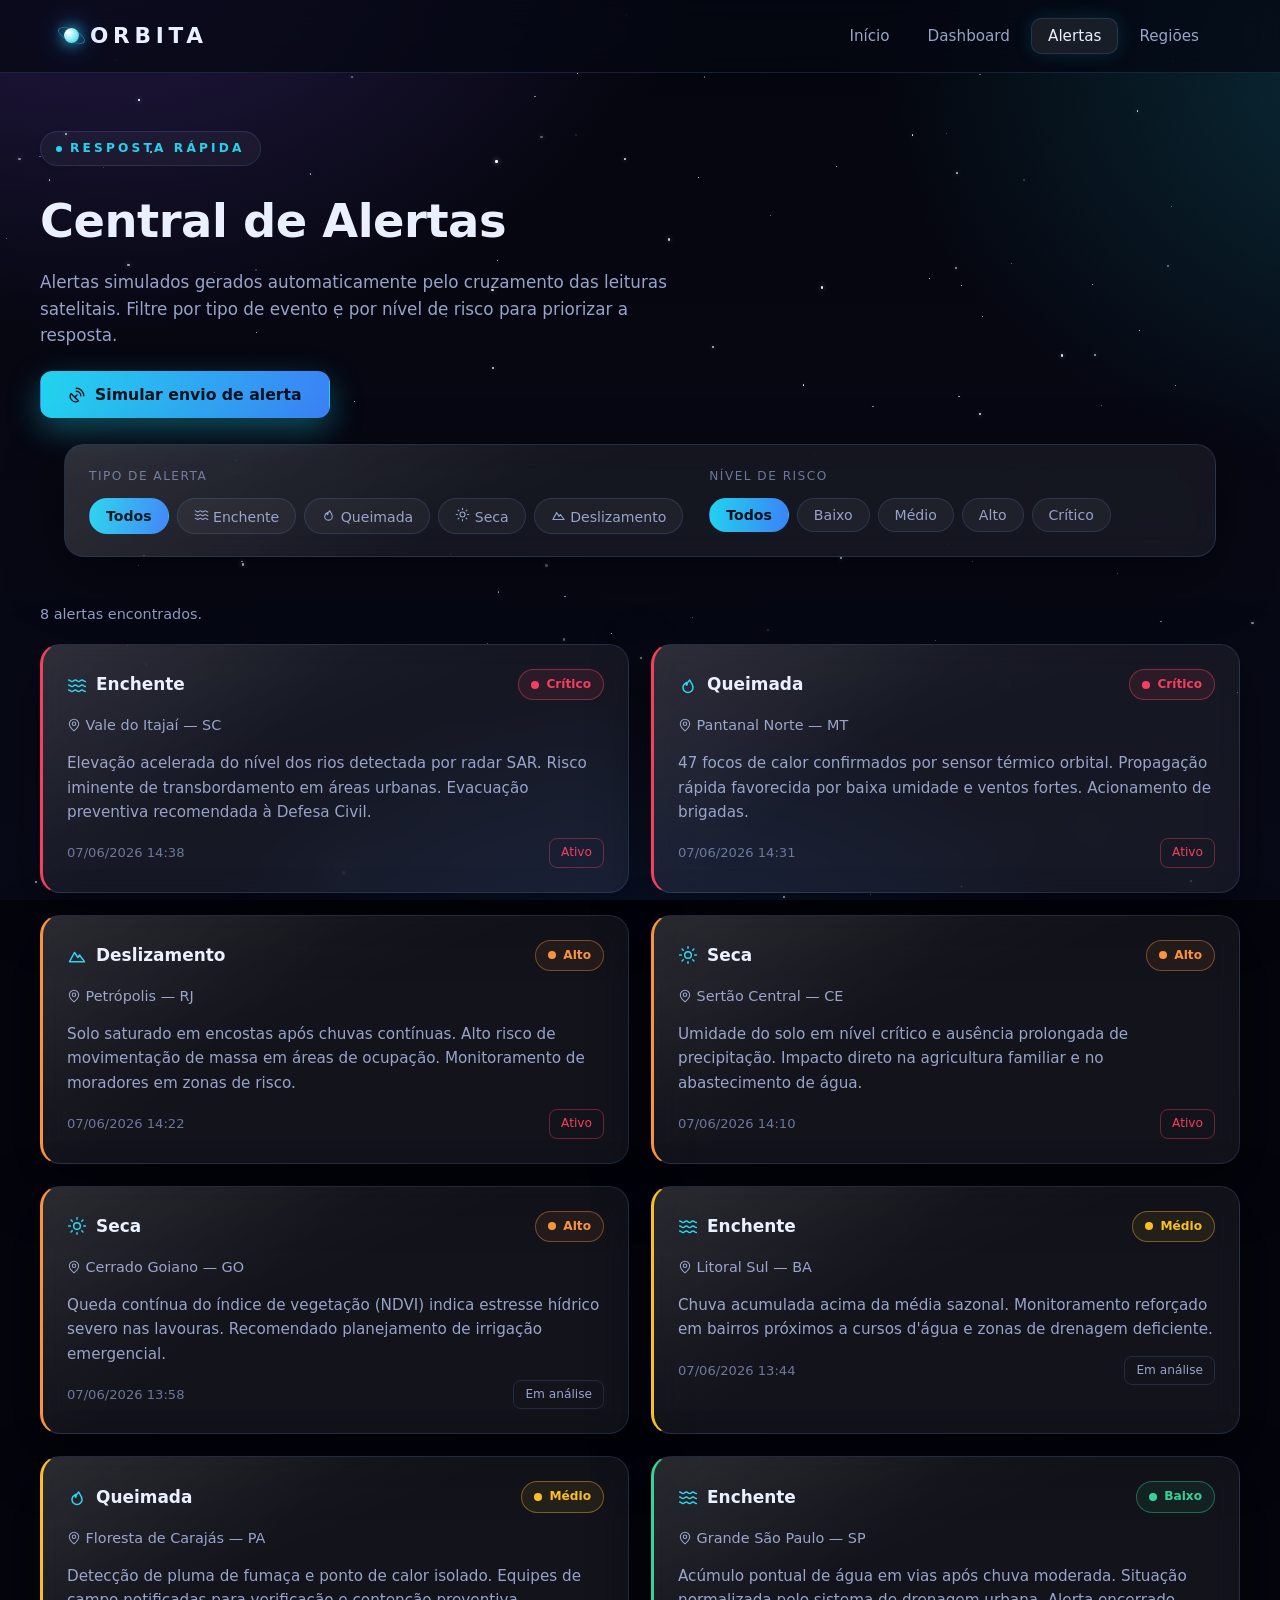
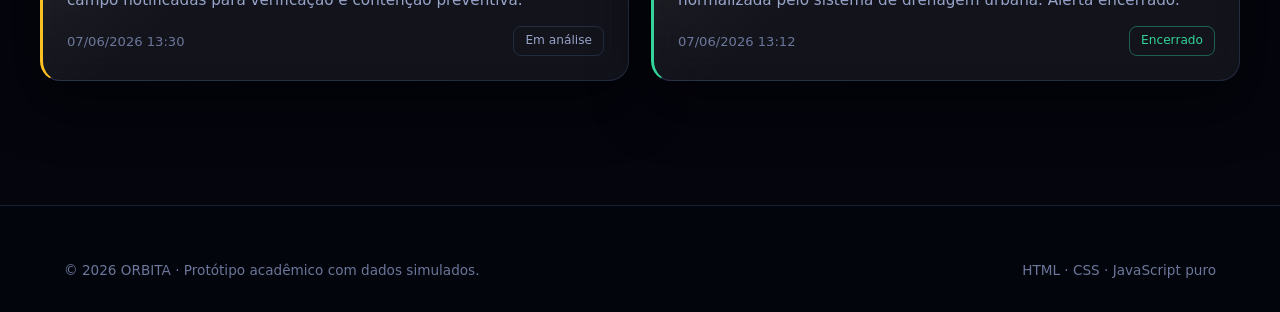
==== commit 0b0a7bec: "secao de ODS com painel de video e layout em duas colunas responsivo" ====
--- a/alertas.html
+++ b/alertas.html
@@ -5,7 +5,7 @@
   <meta name="viewport" content="width=device-width, initial-scale=1.0" />
   <title>Alertas — ORBITA</title>
   <meta name="description" content="Central de alertas climáticos da plataforma ORBITA, com filtros por tipo de evento e nível de risco." />
-  <link rel="stylesheet" href="css/style.css?v=7" />
+  <link rel="stylesheet" href="css/style.css?v=8" />
 </head>
 <body data-page="alertas">
 
@@ -57,7 +57,7 @@
   <!-- Footer injetado por main.js -->
   <footer class="site-footer" id="siteFooter"></footer>
 
-  <script src="js/data.js?v=7"></script>
-  <script src="js/main.js?v=7"></script>
+  <script src="js/data.js?v=8"></script>
+  <script src="js/main.js?v=8"></script>
 </body>
 </html>
--- a/css/style.css
+++ b/css/style.css
@@ -466,7 +466,45 @@
   background: linear-gradient(90deg, var(--accent), transparent 85%);
 }
 
-/* ODS */
+/* ODS — layout em duas colunas: vídeo + cards */
+.ods-layout {
+  display: grid;
+  grid-template-columns: minmax(0, 1.02fr) minmax(0, 1fr);
+  gap: 28px;
+  align-items: stretch;
+}
+.ods-cards { display: grid; grid-template-columns: 1fr 1fr; gap: 18px; }
+
+/* Painel de vídeo elegante */
+.ods-video {
+  position: relative; margin: 0;
+  border-radius: var(--radius); overflow: hidden;
+  border: 1px solid var(--glass-border);
+  box-shadow: var(--shadow), 0 0 40px rgba(34, 211, 238, .1);
+}
+.ods-video video {
+  position: absolute; inset: 0;
+  width: 100%; height: 100%; object-fit: cover; display: block;
+}
+.ods-video-glow {
+  position: absolute; inset: 0; border-radius: inherit; pointer-events: none;
+  box-shadow: inset 0 0 70px rgba(34, 211, 238, .14);
+  border: 1px solid rgba(34, 211, 238, .16);
+}
+.ods-video figcaption {
+  position: absolute; left: 0; right: 0; bottom: 0; z-index: 2;
+  padding: 26px 24px 20px; font-size: .95rem; color: var(--text);
+  background: linear-gradient(transparent, rgba(4, 5, 13, .55) 35%, rgba(4, 5, 13, .92));
+}
+.ods-video-tag {
+  display: inline-block; margin-bottom: 8px;
+  font-size: .68rem; font-weight: 700; letter-spacing: .22em; text-transform: uppercase;
+  color: var(--cyan);
+  border: 1px solid var(--glass-border); background: var(--glass);
+  padding: 4px 11px; border-radius: 999px;
+}
+
+/* ODS — cards */
 .ods-card { padding: 26px; text-align: center; }
 
 /* Anel com ícone animado (estilo do painel de referência) */
@@ -783,6 +821,9 @@
   .split { grid-template-columns: 1fr; }
   .footer-grid { grid-template-columns: 1fr 1fr; }
   .dash-row { grid-template-columns: 1fr !important; }
+  /* ODS: vídeo em cima, cards embaixo */
+  .ods-layout { grid-template-columns: 1fr; }
+  .ods-video { aspect-ratio: 16 / 9; }
 }
 @media (max-width: 680px) {
   .nav-links {
@@ -795,6 +836,7 @@
   .nav-links a { padding: 14px 10px; border-radius: 8px; }
   .nav-toggle { display: flex; }
   .grid-4, .grid-3, .grid-2 { grid-template-columns: 1fr; }
+  .ods-cards { grid-template-columns: 1fr 1fr; } /* mantém 2 colunas no celular (compacto) */
   .form-grid { grid-template-columns: 1fr; }
   .footer-grid { grid-template-columns: 1fr; }
   .section { padding: 58px 0; }
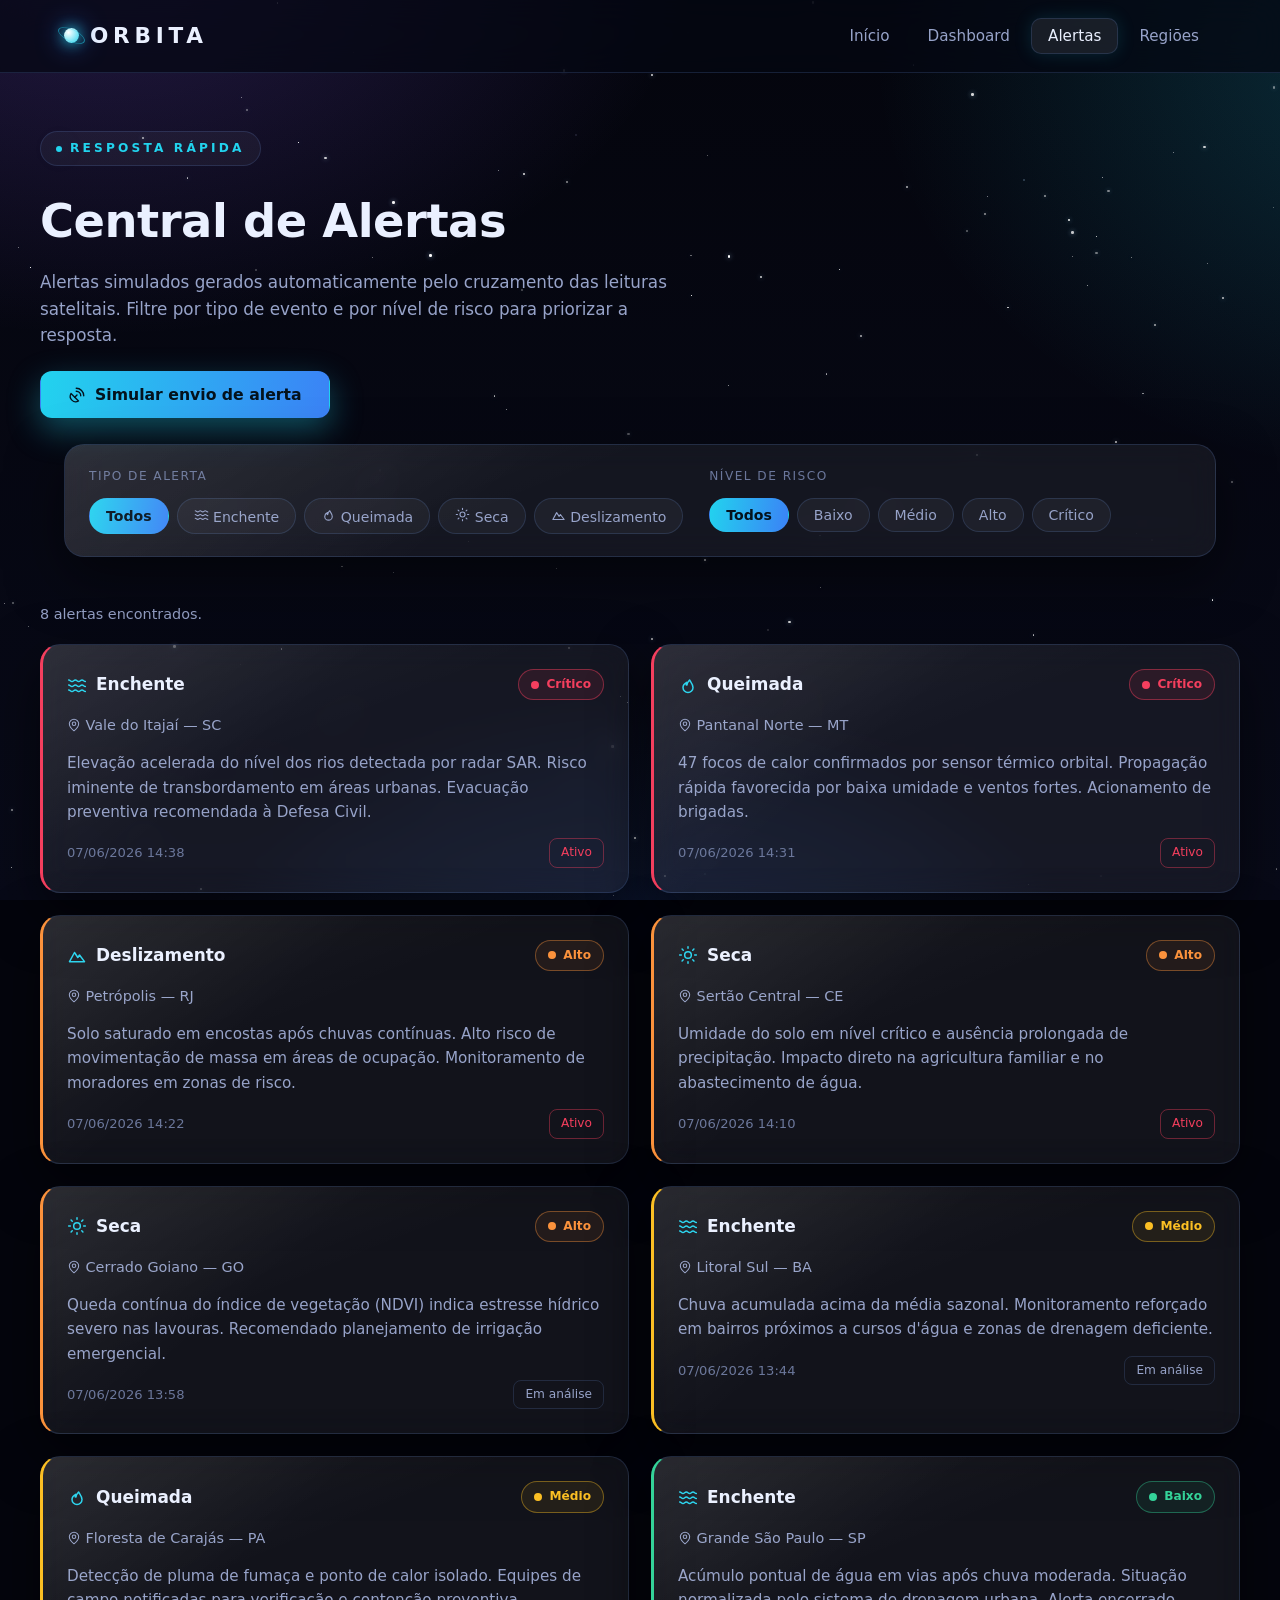
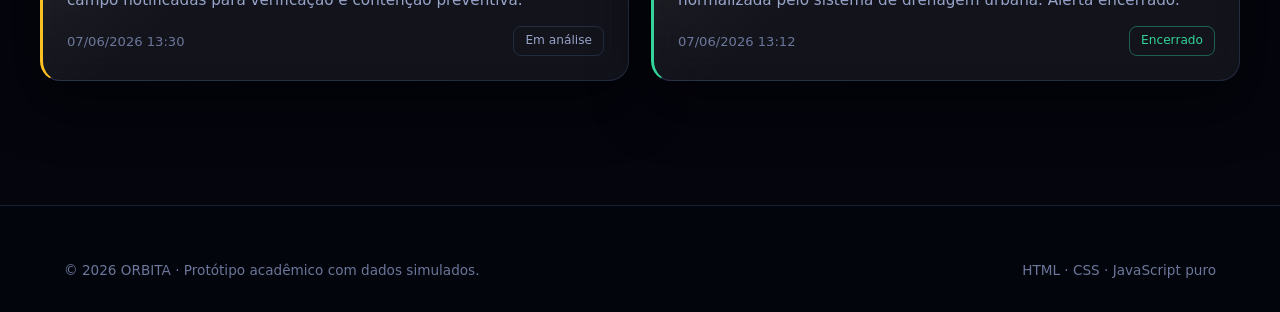
==== commit c6888338: "ajusta painel de video das ODS: exibe inteiro (16:9) e centralizado" ====
--- a/alertas.html
+++ b/alertas.html
@@ -5,7 +5,7 @@
   <meta name="viewport" content="width=device-width, initial-scale=1.0" />
   <title>Alertas — ORBITA</title>
   <meta name="description" content="Central de alertas climáticos da plataforma ORBITA, com filtros por tipo de evento e nível de risco." />
-  <link rel="stylesheet" href="css/style.css?v=8" />
+  <link rel="stylesheet" href="css/style.css?v=9" />
 </head>
 <body data-page="alertas">
 
@@ -57,7 +57,7 @@
   <!-- Footer injetado por main.js -->
   <footer class="site-footer" id="siteFooter"></footer>
 
-  <script src="js/data.js?v=8"></script>
-  <script src="js/main.js?v=8"></script>
+  <script src="js/data.js?v=9"></script>
+  <script src="js/main.js?v=9"></script>
 </body>
 </html>
--- a/css/style.css
+++ b/css/style.css
@@ -471,20 +471,22 @@
   display: grid;
   grid-template-columns: minmax(0, 1.02fr) minmax(0, 1fr);
   gap: 28px;
-  align-items: stretch;
+  align-items: center;
 }
 .ods-cards { display: grid; grid-template-columns: 1fr 1fr; gap: 18px; }
 
 /* Painel de vídeo elegante */
 .ods-video {
   position: relative; margin: 0;
+  aspect-ratio: 16 / 9;            /* mesma proporção do vídeo (1280×720) -> sem corte */
   border-radius: var(--radius); overflow: hidden;
   border: 1px solid var(--glass-border);
+  background: #04050d;
   box-shadow: var(--shadow), 0 0 40px rgba(34, 211, 238, .1);
 }
 .ods-video video {
   position: absolute; inset: 0;
-  width: 100%; height: 100%; object-fit: cover; display: block;
+  width: 100%; height: 100%; object-fit: contain; display: block;
 }
 .ods-video-glow {
   position: absolute; inset: 0; border-radius: inherit; pointer-events: none;
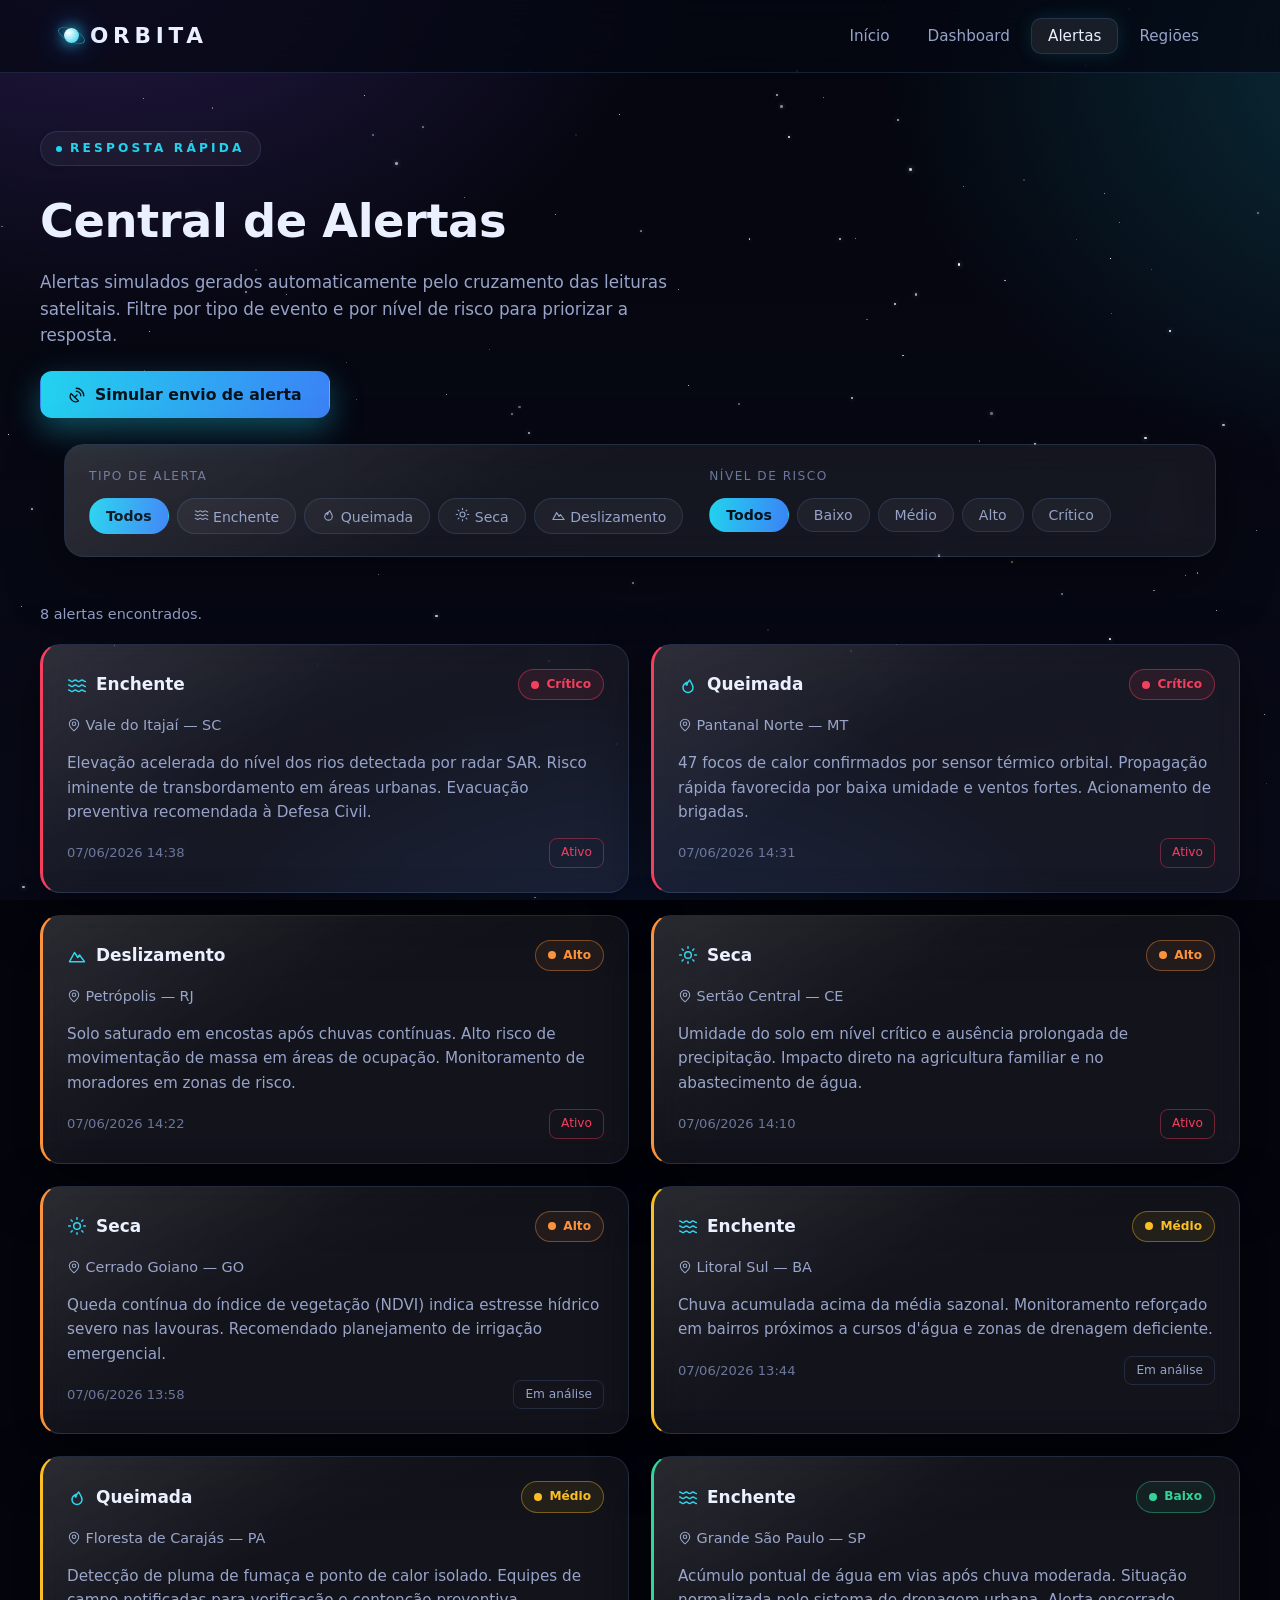
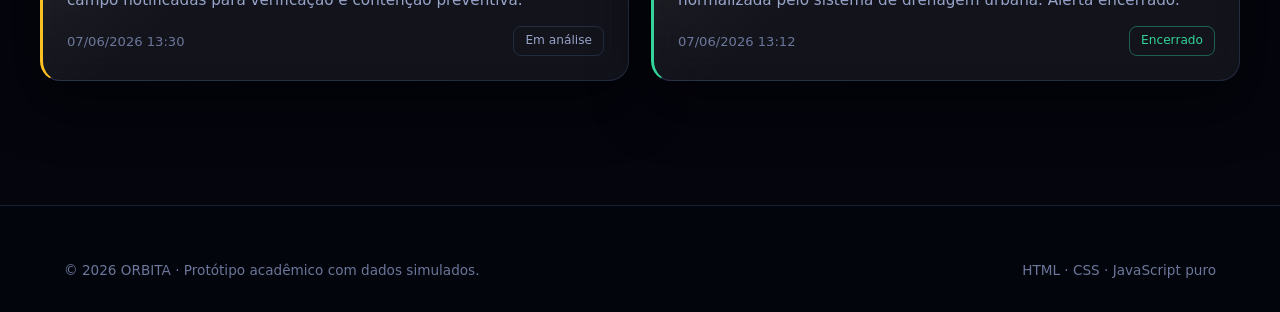
==== commit 3d23df18: "ODS: video central com icones flutuantes e explicacao ao clicar" ====
--- a/alertas.html
+++ b/alertas.html
@@ -5,7 +5,7 @@
   <meta name="viewport" content="width=device-width, initial-scale=1.0" />
   <title>Alertas — ORBITA</title>
   <meta name="description" content="Central de alertas climáticos da plataforma ORBITA, com filtros por tipo de evento e nível de risco." />
-  <link rel="stylesheet" href="css/style.css?v=9" />
+  <link rel="stylesheet" href="css/style.css?v=10" />
 </head>
 <body data-page="alertas">
 
@@ -57,7 +57,7 @@
   <!-- Footer injetado por main.js -->
   <footer class="site-footer" id="siteFooter"></footer>
 
-  <script src="js/data.js?v=9"></script>
-  <script src="js/main.js?v=9"></script>
+  <script src="js/data.js?v=10"></script>
+  <script src="js/main.js?v=10"></script>
 </body>
 </html>
--- a/css/style.css
+++ b/css/style.css
@@ -466,45 +466,70 @@
   background: linear-gradient(90deg, var(--accent), transparent 85%);
 }
 
-/* ODS — layout em duas colunas: vídeo + cards */
-.ods-layout {
-  display: grid;
-  grid-template-columns: minmax(0, 1.02fr) minmax(0, 1fr);
-  gap: 28px;
-  align-items: center;
-}
-.ods-cards { display: grid; grid-template-columns: 1fr 1fr; gap: 18px; }
-
-/* Painel de vídeo elegante */
+/* ODS — palco com vídeo central e ícones flutuantes ao redor */
+.ods-stage { position: relative; max-width: 680px; margin: 40px auto 0; }
+
+/* Vídeo central */
 .ods-video {
   position: relative; margin: 0;
   aspect-ratio: 16 / 9;            /* mesma proporção do vídeo (1280×720) -> sem corte */
   border-radius: var(--radius); overflow: hidden;
   border: 1px solid var(--glass-border);
   background: #04050d;
-  box-shadow: var(--shadow), 0 0 40px rgba(34, 211, 238, .1);
-}
-.ods-video video {
-  position: absolute; inset: 0;
-  width: 100%; height: 100%; object-fit: contain; display: block;
-}
+  box-shadow: var(--shadow), 0 0 50px rgba(34, 211, 238, .12);
+}
+.ods-video video { position: absolute; inset: 0; width: 100%; height: 100%; object-fit: contain; display: block; }
 .ods-video-glow {
   position: absolute; inset: 0; border-radius: inherit; pointer-events: none;
   box-shadow: inset 0 0 70px rgba(34, 211, 238, .14);
   border: 1px solid rgba(34, 211, 238, .16);
 }
-.ods-video figcaption {
-  position: absolute; left: 0; right: 0; bottom: 0; z-index: 2;
-  padding: 26px 24px 20px; font-size: .95rem; color: var(--text);
-  background: linear-gradient(transparent, rgba(4, 5, 13, .55) 35%, rgba(4, 5, 13, .92));
-}
-.ods-video-tag {
-  display: inline-block; margin-bottom: 8px;
-  font-size: .68rem; font-weight: 700; letter-spacing: .22em; text-transform: uppercase;
-  color: var(--cyan);
-  border: 1px solid var(--glass-border); background: var(--glass);
-  padding: 4px 11px; border-radius: 999px;
-}
+
+/* Ícones flutuantes nos cantos do vídeo */
+.ods-float { position: absolute; z-index: 5; }
+.ods-float.pos-tl { top: 0; left: 0;  transform: translate(-42%, -42%); }
+.ods-float.pos-tr { top: 0; right: 0; transform: translate(42%, -42%); }
+.ods-float.pos-bl { bottom: 0; left: 0;  transform: translate(-42%, 42%); }
+.ods-float.pos-br { bottom: 0; right: 0; transform: translate(42%, 42%); }
+
+.ods-fab {
+  display: grid; place-items: center; justify-items: center; gap: 7px;
+  background: none; border: 0; padding: 0; cursor: pointer; color: inherit;
+  animation: odsBob 5s ease-in-out infinite;
+}
+.ods-float.pos-tr .ods-fab { animation-delay: -1.2s; }
+.ods-float.pos-bl .ods-fab { animation-delay: -2.5s; }
+.ods-float.pos-br .ods-fab { animation-delay: -3.7s; }
+@keyframes odsBob { 0%, 100% { transform: translateY(0); } 50% { transform: translateY(-9px); } }
+
+.ods-fab .ods-ring { width: 76px; height: 76px; margin: 0; transition: transform .25s, box-shadow .25s; }
+.ods-fab:hover .ods-ring { transform: scale(1.09); box-shadow: 0 0 32px currentColor; }
+.ods-float.open .ods-ring { box-shadow: 0 0 36px currentColor; }
+.ods-fab-num {
+  font-size: .78rem; font-weight: 800; color: var(--text);
+  background: rgba(5, 7, 18, .85); border: 1px solid currentColor;
+  border-radius: 999px; padding: 1px 10px;
+}
+
+/* Popover com a mini explicação */
+.ods-pop {
+  position: absolute; width: 250px; max-width: 72vw; z-index: 12;
+  background: linear-gradient(158deg, rgba(255,255,255,.06), rgba(255,255,255,.02) 42%), var(--bg-800);
+  border: 1px solid currentColor; border-radius: 14px; padding: 15px 17px;
+  box-shadow: var(--shadow);
+  opacity: 0; visibility: hidden; transform: translateY(6px) scale(.96);
+  transition: opacity .2s, transform .2s, visibility .2s; pointer-events: none;
+}
+.ods-float.open .ods-pop { opacity: 1; visibility: visible; transform: none; pointer-events: auto; }
+.ods-pop strong { display: block; color: var(--text); margin-bottom: 6px; font-size: .92rem; }
+.ods-pop p { color: var(--text-dim); font-size: .88rem; line-height: 1.5; }
+/* abre para dentro (sobre o vídeo) conforme o canto */
+.ods-float.pos-tl .ods-pop { top: 100%; left: 0;  margin-top: 12px; }
+.ods-float.pos-tr .ods-pop { top: 100%; right: 0; margin-top: 12px; }
+.ods-float.pos-bl .ods-pop { bottom: 100%; left: 0;  margin-bottom: 12px; }
+.ods-float.pos-br .ods-pop { bottom: 100%; right: 0; margin-bottom: 12px; }
+
+.ods-hint { text-align: center; color: var(--text-mut); font-size: .92rem; margin-top: 56px; }
 
 /* ODS — cards */
 .ods-card { padding: 26px; text-align: center; }
@@ -823,9 +848,6 @@
   .split { grid-template-columns: 1fr; }
   .footer-grid { grid-template-columns: 1fr 1fr; }
   .dash-row { grid-template-columns: 1fr !important; }
-  /* ODS: vídeo em cima, cards embaixo */
-  .ods-layout { grid-template-columns: 1fr; }
-  .ods-video { aspect-ratio: 16 / 9; }
 }
 @media (max-width: 680px) {
   .nav-links {
@@ -838,8 +860,17 @@
   .nav-links a { padding: 14px 10px; border-radius: 8px; }
   .nav-toggle { display: flex; }
   .grid-4, .grid-3, .grid-2 { grid-template-columns: 1fr; }
-  .ods-cards { grid-template-columns: 1fr 1fr; } /* mantém 2 colunas no celular (compacto) */
   .form-grid { grid-template-columns: 1fr; }
+  /* ODS: palco compacto, ícones e popovers menores */
+  .ods-stage { max-width: 440px; }
+  .ods-fab .ods-ring { width: 58px; height: 58px; }
+  .ods-fab .ods-anim { width: 34px; height: 34px; }
+  .ods-fab-num { font-size: .68rem; padding: 1px 8px; }
+  .ods-pop { width: 200px; }
+  .ods-float.pos-tl { transform: translate(-26%, -26%); }
+  .ods-float.pos-tr { transform: translate(26%, -26%); }
+  .ods-float.pos-bl { transform: translate(-26%, 26%); }
+  .ods-float.pos-br { transform: translate(26%, 26%); }
   .footer-grid { grid-template-columns: 1fr; }
   .section { padding: 58px 0; }
   .feed-item { grid-template-columns: 48px 1fr; }
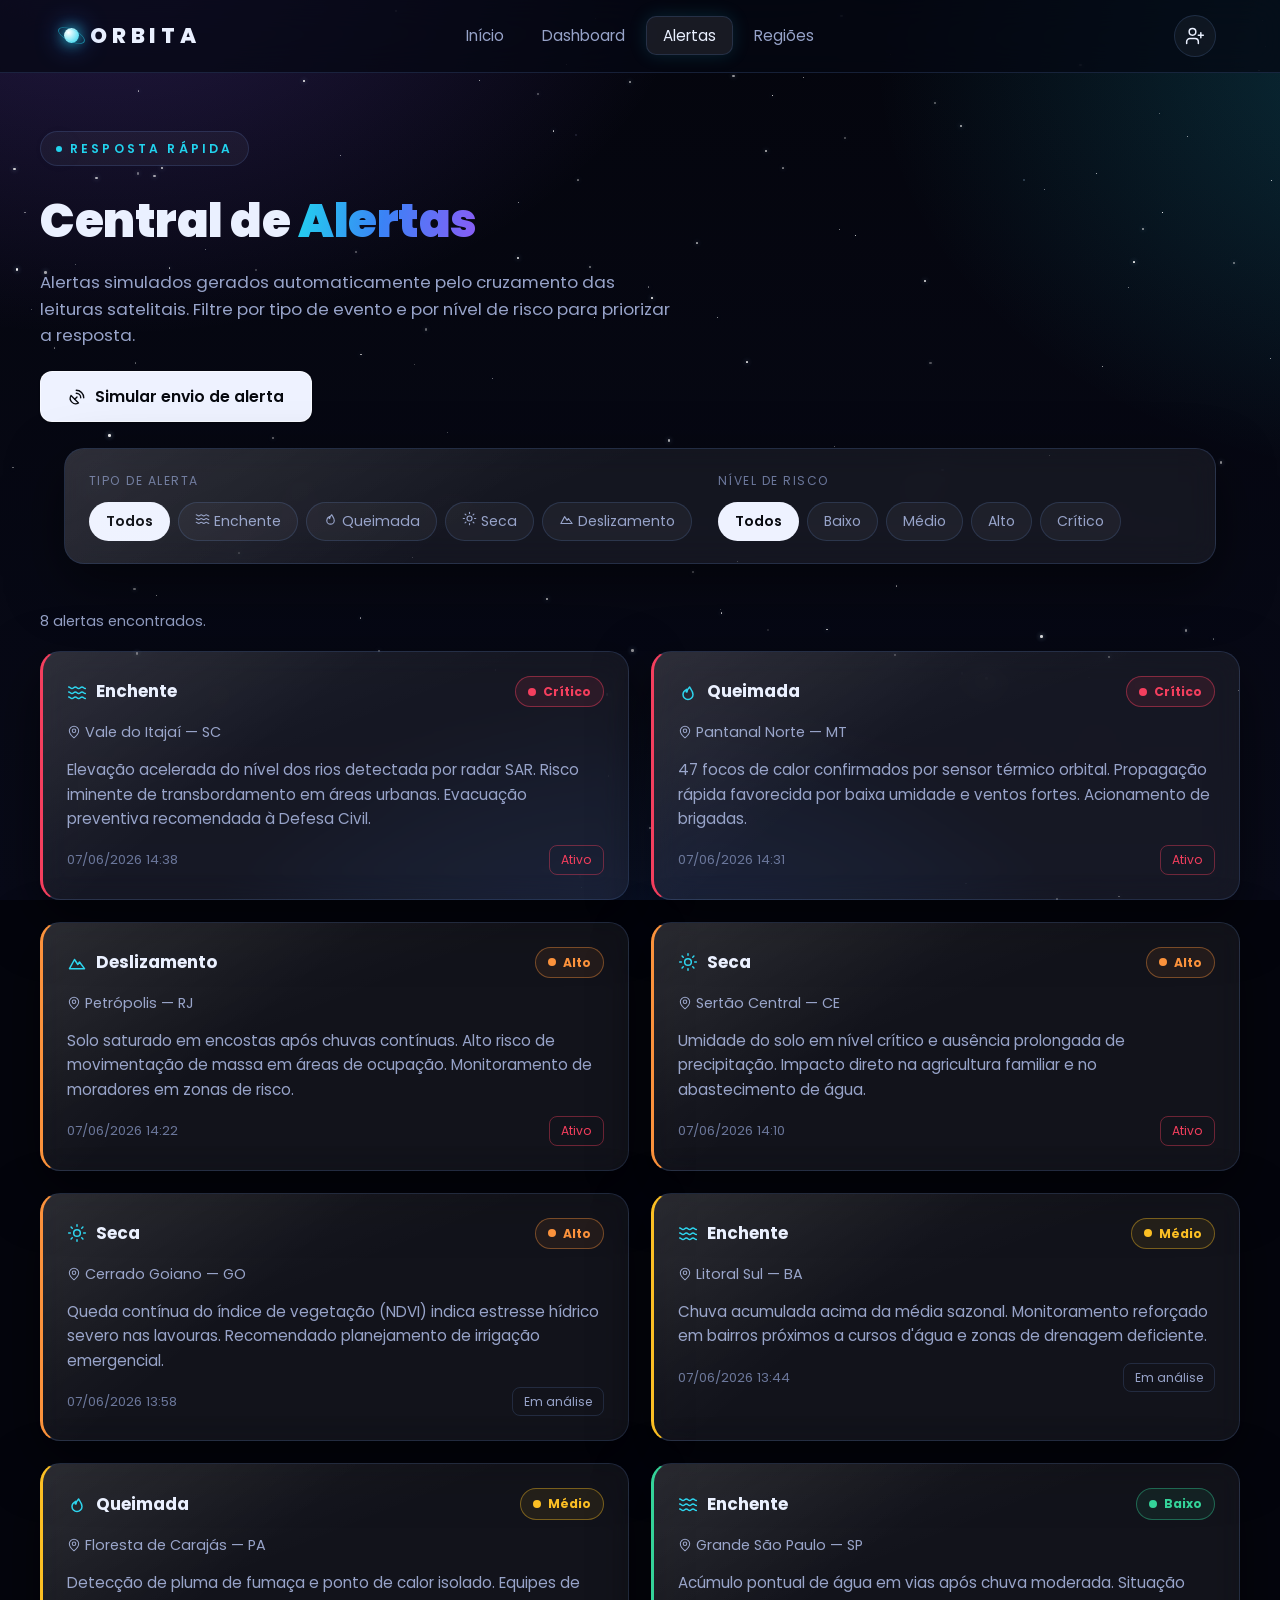
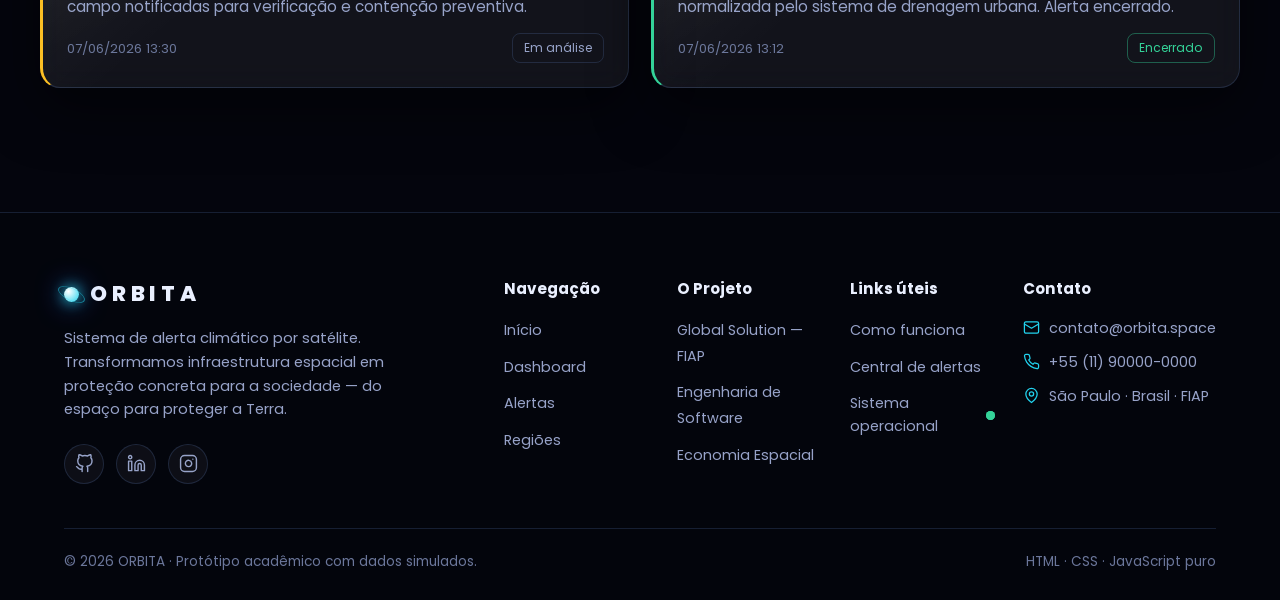
==== commit 2f0d4af5: "melhorias visuais e interativas do site ORBITA - titulos com palavras que se alternam (efeito text-c" ====
--- a/alertas.html
+++ b/alertas.html
@@ -5,7 +5,7 @@
   <meta name="viewport" content="width=device-width, initial-scale=1.0" />
   <title>Alertas — ORBITA</title>
   <meta name="description" content="Central de alertas climáticos da plataforma ORBITA, com filtros por tipo de evento e nível de risco." />
-  <link rel="stylesheet" href="css/style.css?v=10" />
+  <link rel="stylesheet" href="css/style.css?v=22" />
 </head>
 <body data-page="alertas">
 
@@ -15,7 +15,7 @@
   <!-- ============ TÍTULO ============ -->
   <div class="container page-head">
     <span class="eyebrow">Resposta rápida</span>
-    <h1>Central de Alertas</h1>
+    <h1>Central de <span class="text-cycle" data-words="Alertas|Riscos|Ameaças|Ocorrências">Alertas</span></h1>
     <p>Alertas simulados gerados automaticamente pelo cruzamento das leituras satelitais. Filtre por tipo de evento e por nível de risco para priorizar a resposta.</p>
     <div style="margin-top:22px">
       <button class="btn btn-primary" id="btnSimular"><span data-icon="dish"></span> Simular envio de alerta</button>
@@ -55,9 +55,9 @@
   </section>
 
   <!-- Footer injetado por main.js -->
-  <footer class="site-footer" id="siteFooter"></footer>
+  <footer class="site-footer" id="siteFooter" data-full="true"></footer>
 
-  <script src="js/data.js?v=10"></script>
-  <script src="js/main.js?v=10"></script>
+  <script src="js/data.js?v=22"></script>
+  <script src="js/main.js?v=22"></script>
 </body>
 </html>
--- a/css/style.css
+++ b/css/style.css
@@ -29,6 +29,9 @@
      24. Responsividade
    ===================================================================== */
 
+/* Fonte moderna arredondada (Google Fonts) — visual no estilo do exemplo */
+@import url('https://fonts.googleapis.com/css2?family=Poppins:wght@400;500;600;700;800&display=swap');
+
 /* ============ 1. TOKENS ============ */
 :root {
   /* Fundo */
@@ -80,7 +83,7 @@
 * { margin: 0; padding: 0; box-sizing: border-box; }
 html { scroll-behavior: smooth; }
 body {
-  font-family: "Segoe UI", system-ui, -apple-system, Roboto, Helvetica, Arial, sans-serif;
+  font-family: "Poppins", "Segoe UI", system-ui, -apple-system, Roboto, Helvetica, Arial, sans-serif;
   color: var(--text);
   background: var(--bg-900);
   min-height: 100vh;
@@ -208,6 +211,33 @@
 .section-lead  { color: var(--text-dim); max-width: 640px; margin: 14px auto 0; font-size: 1.05rem; }
 .section-head  { margin-bottom: 44px; }
 
+/* Palavra que se alterna nos títulos (efeito "text cycle").
+   Uso no HTML: <span class="text-cycle" data-words="A|B|C">A</span>
+   A palavra troca com desfoque + deslize e a largura acompanha suavemente. */
+.text-cycle {
+  position: relative;
+  display: inline-block;
+  white-space: nowrap;
+  transition: width .5s cubic-bezier(.2, .8, .2, 1); /* largura definida via JS */
+}
+.text-cycle .tc-word {
+  display: inline-block;
+  background: var(--grad-brand);                      /* destaque com o gradiente da marca */
+  -webkit-background-clip: text; background-clip: text; color: transparent;
+  transition: opacity .3s ease, filter .3s ease, transform .3s ease;
+  will-change: opacity, filter, transform;
+}
+/* palavra saindo: desfoca, some e desce */
+.text-cycle .tc-word.tc-out { opacity: 0; filter: blur(8px); transform: translateY(.5em); }
+/* palavra entrando: surge desfocada vindo de cima */
+.text-cycle .tc-word.tc-enter { animation: tcEnter .42s cubic-bezier(.2, .8, .2, 1); }
+@keyframes tcEnter {
+  from { opacity: 0; filter: blur(8px); transform: translateY(-.5em); }
+  to   { opacity: 1; filter: blur(0);   transform: translateY(0); }
+}
+/* medidor invisível: calcula a largura de cada palavra sem ocupar espaço */
+.text-cycle .tc-measure { position: absolute; left: 0; top: 0; visibility: hidden; pointer-events: none; white-space: nowrap; }
+
 /* ============ 5. HEADER / NAVEGAÇÃO ============ */
 .site-header {
   position: sticky; top: 0; z-index: 50;
@@ -215,7 +245,7 @@
   background: rgba(5, 7, 18, 0.72);
   border-bottom: 1px solid var(--glass-border);
 }
-.nav { display: flex; align-items: center; justify-content: space-between; height: 72px; }
+.nav { display: grid; grid-template-columns: 1fr auto 1fr; align-items: center; gap: 16px; height: 72px; }
 .logo { display: flex; align-items: center; gap: 11px; font-weight: 800; font-size: 1.35rem; letter-spacing: .22em; }
 .logo .dot {
   width: 15px; height: 15px; border-radius: 50%;
@@ -228,7 +258,7 @@
   border: 1px solid rgba(34, 211, 238, .55); border-radius: 50%;
   transform: rotate(25deg) scaleY(.42);
 }
-.nav-links { display: flex; align-items: center; gap: 4px; list-style: none; }
+.nav-links { display: flex; align-items: center; gap: 4px; list-style: none; justify-self: center; }
 .nav-links a {
   padding: 9px 17px; border-radius: 10px; font-size: .95rem; color: var(--text-dim);
   transition: color .2s, background .2s;
@@ -240,6 +270,38 @@
 }
 .nav-toggle { display: none; flex-direction: column; gap: 5px; background: none; border: 0; cursor: pointer; padding: 8px; }
 .nav-toggle span { width: 26px; height: 2px; background: var(--text); border-radius: 2px; transition: .3s; }
+
+/* Layout em 3 zonas: logo (esquerda) · abas (centro) · ação (direita) */
+.nav .logo { justify-self: start; }
+.nav-actions { justify-self: end; display: flex; align-items: center; gap: 12px; }
+
+/* Ícone interativo de cadastro (canto direito) */
+.nav-cta {
+  position: relative;
+  display: inline-grid; place-items: center;
+  width: 42px; height: 42px; border-radius: 50%; padding: 0;
+  color: var(--text);
+  background: var(--glass); border: 1px solid var(--glass-border); cursor: pointer;
+  transition: color .2s, background .2s, border-color .2s, transform .2s, box-shadow .2s;
+}
+.nav-cta .icon { width: 20px; height: 20px; }
+.nav-cta:hover {
+  color: #07090f; background: #eef2ff; border-color: transparent;
+  transform: translateY(-2px) scale(1.06);
+  box-shadow: 0 8px 20px rgba(34, 211, 238, .25);
+}
+.nav-cta:active { transform: translateY(0) scale(1); }
+/* rótulo que aparece ao passar o mouse */
+.nav-cta::after {
+  content: attr(data-label);
+  position: absolute; top: calc(100% + 9px); right: 0;
+  background: rgba(5, 7, 18, .96); border: 1px solid var(--glass-border);
+  color: var(--text); font-size: .76rem; font-weight: 600; white-space: nowrap;
+  padding: 6px 10px; border-radius: 8px;
+  opacity: 0; transform: translateY(-5px); pointer-events: none;
+  box-shadow: var(--shadow); transition: opacity .2s, transform .2s;
+}
+.nav-cta:hover::after { opacity: 1; transform: none; }
 
 /* ============ 6. BOTÕES ============ */
 .btn {
@@ -250,16 +312,36 @@
   transition: transform .2s, box-shadow .2s, background .2s;
 }
 .btn:active { transform: translateY(1px); }
+/* Primário — plano, claro e de alto contraste (estilo moderno, sem "glow") */
 .btn-primary {
-  color: #04121c;
-  background: linear-gradient(100deg, var(--cyan), var(--blue));
-  box-shadow: 0 12px 32px rgba(34, 211, 238, .35);
-}
-.btn-primary:hover { box-shadow: 0 16px 42px rgba(34, 211, 238, .55); transform: translateY(-2px); }
-.btn-ghost { color: var(--text); background: var(--glass); border-color: var(--glass-border); }
-.btn-ghost:hover { background: var(--glass-strong); border-color: var(--glass-hover); transform: translateY(-2px); }
-.btn-danger { color: #fff; background: linear-gradient(100deg, #f43f5e, #b91c1c); box-shadow: 0 12px 30px rgba(244, 63, 94, .35); }
-.btn-danger:hover { box-shadow: 0 16px 40px rgba(244, 63, 94, .55); transform: translateY(-2px); }
+  color: #07090f;
+  background: #eef2ff;
+  border: 1px solid rgba(255, 255, 255, .55);
+  box-shadow: 0 1px 2px rgba(0, 0, 0, .3);
+  transition: background .2s, box-shadow .2s, transform .15s;
+}
+.btn-primary:hover { background: #fff; transform: translateY(-1px); box-shadow: 0 6px 18px rgba(0, 0, 0, .28); }
+.btn-primary:active { background: #dfe6fb; transform: translateY(0); box-shadow: 0 1px 2px rgba(0, 0, 0, .3); }
+/* Secundário — transparente com borda fina (plano, discreto, moderno) */
+.btn-ghost {
+  color: var(--text);
+  background: transparent;
+  border: 1px solid rgba(255, 255, 255, .16);
+  transition: background .2s, border-color .2s, transform .15s;
+}
+.btn-ghost:hover { background: rgba(255, 255, 255, .06); border-color: rgba(255, 255, 255, .32); transform: translateY(-1px); }
+.btn-ghost:active { background: rgba(255, 255, 255, .03); transform: translateY(0); }
+
+/* Excluir — vermelho sólido e plano (sem gradiente/brilho) */
+.btn-danger {
+  color: #fff;
+  background: #e11d48;
+  border: 1px solid rgba(0, 0, 0, .22);
+  box-shadow: 0 1px 2px rgba(0, 0, 0, .3);
+  transition: background .2s, box-shadow .2s, transform .15s;
+}
+.btn-danger:hover { background: #f43f5e; transform: translateY(-1px); box-shadow: 0 6px 18px rgba(225, 29, 72, .3); }
+.btn-danger:active { background: #be123c; transform: translateY(0); }
 
 /* Modal de confirmação (overlay + caixa) */
 .modal-overlay {
@@ -290,6 +372,23 @@
 .modal-msg { color: var(--text-dim); font-size: .96rem; margin-bottom: 24px; }
 .modal-actions { display: flex; gap: 12px; justify-content: center; }
 .modal-actions .btn { min-width: 120px; justify-content: center; }
+
+/* Modal de login / cadastro (simulado) */
+.modal-login { position: relative; text-align: center; max-width: 400px; }
+.modal-login .modal-icon { background: rgba(34, 211, 238, .12); color: var(--cyan); border-color: rgba(34, 211, 238, .35); }
+.modal-close {
+  position: absolute; top: 14px; right: 14px; padding: 0;
+  width: 32px; height: 32px; display: grid; place-items: center;
+  border-radius: 8px; cursor: pointer; color: var(--text-dim);
+  background: var(--glass); border: 1px solid var(--glass-border);
+  transition: color .2s, background .2s, border-color .2s;
+}
+.modal-close:hover { color: var(--text); border-color: var(--glass-hover); }
+.modal-close .icon { width: 16px; height: 16px; }
+.login-form { display: grid; gap: 13px; margin: 22px 0 4px; text-align: left; }
+.login-switch { margin-top: 16px; font-size: .88rem; color: var(--text-dim); }
+.login-switch a { color: var(--cyan); font-weight: 600; }
+.login-switch a:hover { text-decoration: underline; }
 
 /* ============ 7. CARTÕES BASE (GLASSMORPHISM) ============ */
 .card {
@@ -317,28 +416,43 @@
 }
 
 /* ============ 8. HERO ============ */
-.hero { position: relative; padding: 92px 0 72px; overflow: hidden; }
-
-/* Fundo do hero: a imagem é exibida com a PROPORÇÃO REAL (1024x572),
-   ancorada à direita. Assim as coordenadas % batem com os pontos da foto
-   e os marcadores (.hero-markers) usam exatamente a mesma caixa. */
-.hero-bg { position: absolute; inset: 0; z-index: 0; }
-/* Caixa da foto = mesma geometria usada pelos marcadores */
-.hero-photo, .hero-markers {
-  position: absolute; top: 0; bottom: 0; right: 0; width: auto;
-  aspect-ratio: 1024 / 572;
-}
-.hero-photo img { width: 100%; height: 100%; object-fit: cover; display: block; }
-/* Overlay escurece mais à esquerda (onde fica o texto) e revela a
-   imagem à direita (satélite + Terra + marcadores). */
-.hero-bg-overlay {
-  position: absolute; inset: 0;
+/* Hero em TELA INTEIRA com o vídeo da Terra preenchendo todo o fundo,
+   e o texto centralizado por cima. */
+.hero {
+  position: relative; min-height: calc(100vh - 72px);
+  display: flex; flex-direction: column; justify-content: center; align-items: center;
+  padding: 96px 0; overflow: hidden; text-align: center;
+}
+/* Vídeo de fundo cobrindo a tela inteira */
+.hero-video {
+  position: absolute; inset: 0; z-index: 0;
+  width: 100%; height: 100%; object-fit: cover; display: block;
+  background: #04050d;
+}
+/* Camada escura por cima do vídeo para o texto ficar legível */
+.hero-overlay {
+  position: absolute; inset: 0; z-index: 1; pointer-events: none;
   background:
-    linear-gradient(90deg, rgba(4,5,13,.94) 0%, rgba(4,5,13,.7) 42%, rgba(4,5,13,.22) 100%),
-    linear-gradient(180deg, rgba(4,5,13,.35), rgba(4,5,13,.72));
-}
-/* Conteúdo acima do fundo */
-.hero .container { position: relative; z-index: 1; }
+    linear-gradient(180deg, rgba(4,5,13,.74), rgba(4,5,13,.40) 34%, rgba(4,5,13,.42) 62%, rgba(4,5,13,.86)),
+    radial-gradient(circle at 50% 42%, transparent 32%, rgba(4,5,13,.40) 100%);
+}
+/* Texto por cima do vídeo */
+.hero-content {
+  position: relative; z-index: 2; max-width: 860px; margin: 0 auto;
+  text-shadow: 0 2px 26px rgba(0, 0, 0, .55);
+}
+/* Barra flutuante de números, perto da base da tela */
+.hero-trust {
+  display: inline-flex; flex-wrap: wrap; align-items: center;
+  justify-content: center; gap: 12px 30px;
+  position: absolute; left: 50%; bottom: 30px; transform: translateX(-50%);
+  z-index: 2;
+  padding: 15px 30px; border-radius: 999px;
+  background: rgba(8, 10, 24, .6); backdrop-filter: blur(16px);
+  border: 1px solid var(--glass-border); box-shadow: var(--shadow);
+  color: var(--text); font-size: .94rem;
+}
+.hero-trust strong { font-size: 1.2rem; font-weight: 800; margin-right: 7px; }
 
 /* Marcadores interativos sobre a imagem do hero
    (geometria definida junto com .hero-photo acima; aqui só camada/eventos) */
@@ -394,10 +508,9 @@
   padding: 9px 13px; pointer-events: none;
   box-shadow: 0 0 22px rgba(34, 211, 238, .3);
 }
-.hero-grid { display: grid; grid-template-columns: 1.1fr .9fr; gap: 54px; align-items: center; }
-.hero h1 { font-size: clamp(2.3rem, 5.4vw, 4.1rem); font-weight: 850; line-height: 1.04; letter-spacing: -1px; }
-.hero .subtitle { margin-top: 22px; font-size: 1.14rem; color: var(--text-dim); max-width: 540px; }
-.hero-actions { display: flex; flex-wrap: wrap; gap: 14px; margin-top: 34px; }
+.hero h1 { font-size: clamp(2.6rem, 6vw, 4.6rem); font-weight: 700; line-height: 1.05; letter-spacing: -1.5px; }
+.hero .subtitle { margin: 22px auto 0; font-size: 1.16rem; color: var(--text-dim); max-width: 560px; }
+.hero-actions { display: flex; flex-wrap: wrap; gap: 14px; margin-top: 32px; justify-content: center; }
 .slogan-pill { margin-top: 28px; display: inline-flex; align-items: center; gap: 10px; font-style: italic; color: var(--cyan); }
 
 /* mini-estatísticas do hero */
@@ -650,10 +763,13 @@
   animation: sweep 6s linear infinite; pointer-events: none;
 }
 @keyframes sweep { to { transform: translate(-50%, -50%) rotate(360deg); } }
-.map-stage .land {
-  position: absolute; top: 14%; left: 30%; width: 46%; height: 72%;
-  background: rgba(120,170,255,.07); border: 1px solid rgba(120,170,255,.22);
-  border-radius: 46% 54% 60% 40% / 40% 38% 62% 60%;
+/* Contorno do Brasil dentro do radar (silhueta estilizada) */
+.map-brazil {
+  position: absolute; inset: 0; width: 100%; height: 100%;
+  fill: rgba(34, 211, 238, .07);
+  stroke: rgba(34, 211, 238, .55);
+  stroke-width: .7; stroke-linejoin: round;
+  filter: drop-shadow(0 0 7px rgba(34, 211, 238, .3));
 }
 .map-point { position: absolute; width: 15px; height: 15px; border-radius: 50%; transform: translate(-50%, -50%); cursor: pointer; z-index: 3; }
 .map-point::after { content: ""; position: absolute; inset: 0; border-radius: 50%; animation: pulse 2s ease-out infinite; }
@@ -765,7 +881,7 @@
   color: var(--text-dim); font-size: .88rem; cursor: pointer; transition: .2s;
 }
 .chip:hover { color: var(--text); border-color: var(--glass-hover); }
-.chip.active { color: #04121c; background: linear-gradient(100deg, var(--cyan), var(--blue)); border-color: transparent; font-weight: 600; }
+.chip.active { color: #07090f; background: #eef2ff; border-color: transparent; font-weight: 600; }
 
 .alert-card { padding: 24px; display: flex; flex-direction: column; gap: 14px; border-left: 3px solid var(--glass-border); }
 .alert-card.Crítico { border-left-color: var(--risk-critico); }
@@ -816,14 +932,42 @@
 .toast small { color: var(--text-dim); }
 
 /* ============ 22. FOOTER ============ */
-.site-footer { border-top: 1px solid var(--glass-border); background: rgba(4, 5, 13, .6); padding: 54px 0 30px; margin-top: 40px; }
-.footer-grid { display: grid; grid-template-columns: 1.4fr 1fr 1fr; gap: 30px; }
-.footer-grid h5 { margin-bottom: 14px; font-size: .95rem; }
-.footer-grid ul { list-style: none; display: grid; gap: 9px; }
-.footer-grid a { color: var(--text-dim); font-size: .9rem; }
-.footer-grid a:hover { color: var(--cyan); }
-.footer-tagline { color: var(--text-dim); margin-top: 14px; max-width: 320px; }
-.footer-bottom { margin-top: 36px; padding-top: 20px; border-top: 1px solid var(--glass-border); display: flex; justify-content: space-between; flex-wrap: wrap; gap: 10px; color: var(--text-mut); font-size: .85rem; }
+.site-footer { border-top: 1px solid var(--glass-border); background: rgba(4, 5, 13, .6); padding: 64px 0 28px; margin-top: 40px; }
+/* Duas zonas: marca (esquerda) + grupo de 4 colunas (direita) */
+.footer-grid { display: grid; grid-template-columns: 1.1fr 2fr; gap: 48px; }
+.footer-tagline { color: var(--text-dim); margin-top: 16px; max-width: 340px; font-size: .92rem; }
+
+/* Redes sociais */
+.footer-social { list-style: none; display: flex; gap: 12px; margin-top: 22px; }
+.footer-social a {
+  width: 40px; height: 40px; border-radius: 50%;
+  display: grid; place-items: center;
+  color: var(--text-dim); background: var(--glass); border: 1px solid var(--glass-border);
+  transition: color .2s, border-color .2s, background .2s, transform .2s;
+}
+.footer-social a:hover { color: var(--cyan); border-color: var(--glass-hover); background: var(--glass-strong); transform: translateY(-3px); }
+.footer-social .icon { width: 19px; height: 19px; }
+
+/* Grupo de 4 colunas de links */
+.footer-cols { display: grid; grid-template-columns: repeat(4, 1fr); gap: 28px; }
+.footer-col h5 { margin-bottom: 16px; font-size: .95rem; color: var(--text); }
+.footer-col ul { list-style: none; display: grid; gap: 11px; }
+.footer-col a { color: var(--text-dim); font-size: .9rem; transition: color .2s; }
+.footer-col a:hover { color: var(--cyan); }
+
+/* Coluna de contato (ícone + texto) */
+.footer-contact li { display: flex; align-items: flex-start; gap: 9px; }
+.footer-contact .icon { width: 17px; height: 17px; color: var(--cyan); flex: none; margin-top: 2px; }
+.footer-contact address { color: var(--text-dim); font-size: .9rem; font-style: normal; }
+
+/* Status "operacional" com ponto verde pulsante */
+.footer-status { display: inline-flex; align-items: center; gap: 9px; }
+.footer-status .ping { position: relative; width: 9px; height: 9px; flex: none; }
+.footer-status .ping span { position: absolute; inset: 0; border-radius: 50%; background: var(--risk-baixo); }
+.footer-status .ping span:first-child { animation: footPing 1.8s ease-out infinite; }
+@keyframes footPing { 0% { transform: scale(1); opacity: .8; } 100% { transform: scale(2.6); opacity: 0; } }
+
+.footer-bottom { margin-top: 44px; padding-top: 22px; border-top: 1px solid var(--glass-border); display: flex; justify-content: space-between; flex-wrap: wrap; gap: 10px; color: var(--text-mut); font-size: .85rem; }
 .footer-slim { display: flex; justify-content: space-between; flex-wrap: wrap; gap: 10px; color: var(--text-mut); font-size: .85rem; }
 
 /* ============ 23. ANIMAÇÕES DE ENTRADA ============ */
@@ -846,7 +990,8 @@
   .grid-4 { grid-template-columns: repeat(2, 1fr); }
   .grid-3 { grid-template-columns: repeat(2, 1fr); }
   .split { grid-template-columns: 1fr; }
-  .footer-grid { grid-template-columns: 1fr 1fr; }
+  .footer-grid { grid-template-columns: 1fr; gap: 38px; }
+  .footer-cols { grid-template-columns: repeat(2, 1fr); }
   .dash-row { grid-template-columns: 1fr !important; }
 }
 @media (max-width: 680px) {
@@ -872,8 +1017,11 @@
   .ods-float.pos-bl { transform: translate(-26%, 26%); }
   .ods-float.pos-br { transform: translate(26%, 26%); }
   .footer-grid { grid-template-columns: 1fr; }
+  .footer-cols { grid-template-columns: 1fr 1fr; gap: 22px 18px; }
   .section { padding: 58px 0; }
   .feed-item { grid-template-columns: 48px 1fr; }
   .feed-item .badge { grid-column: 2; justify-self: start; }
   .filters { gap: 18px; }
-}
+  /* Hero em tela inteira no celular: barra de números compacta */
+  .hero-trust { gap: 8px 14px; font-size: .82rem; padding: 11px 16px; bottom: 22px; }
+}
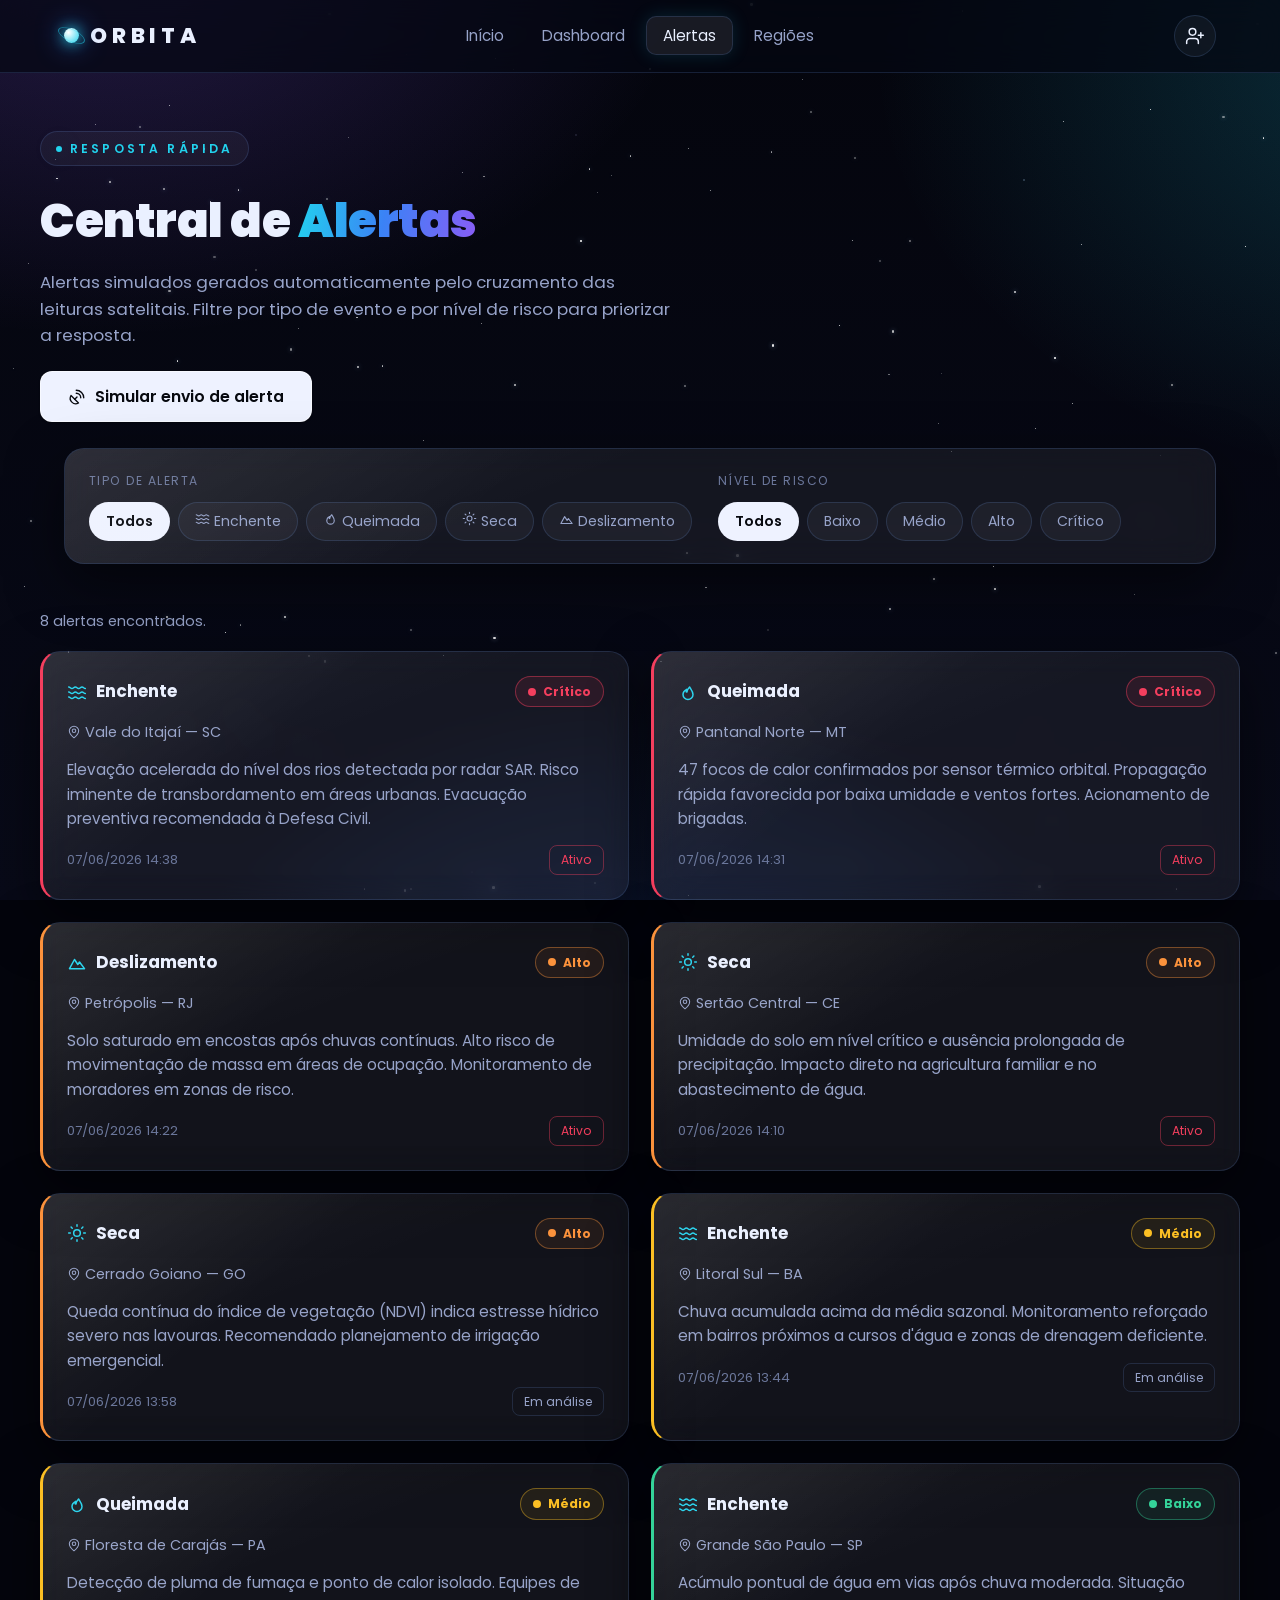
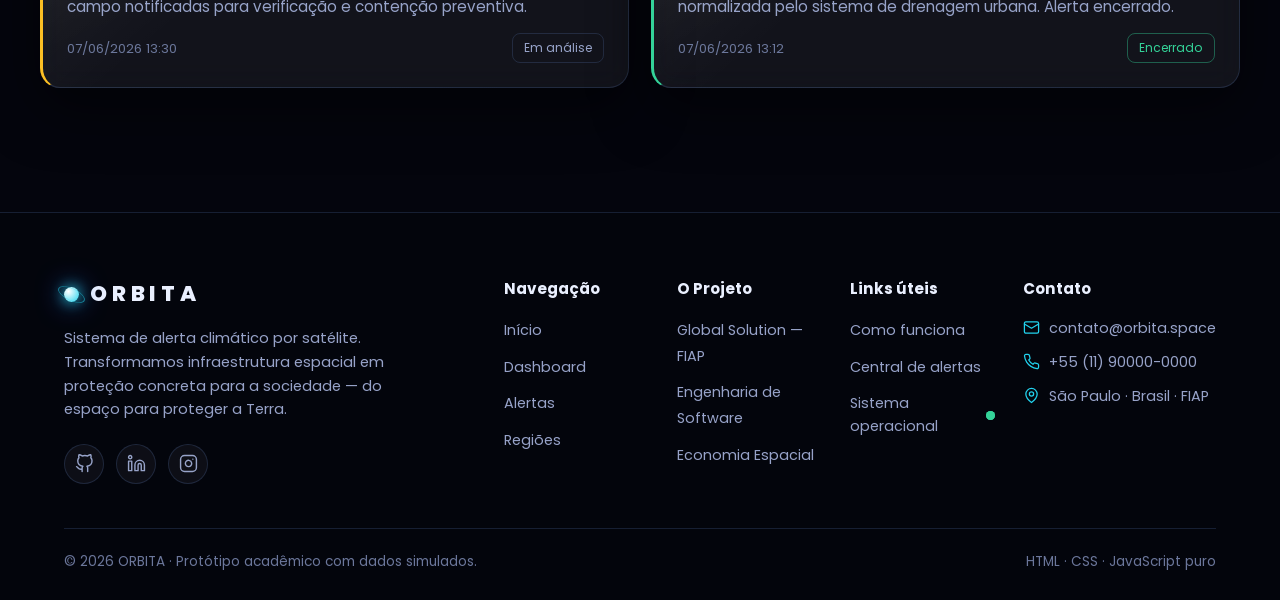
==== commit d707573b: "ajustes: numeros do topo dinamicos e novas opcoes de area - numeros do topo da landing agora vem do " ====
--- a/alertas.html
+++ b/alertas.html
@@ -5,7 +5,7 @@
   <meta name="viewport" content="width=device-width, initial-scale=1.0" />
   <title>Alertas — ORBITA</title>
   <meta name="description" content="Central de alertas climáticos da plataforma ORBITA, com filtros por tipo de evento e nível de risco." />
-  <link rel="stylesheet" href="css/style.css?v=22" />
+  <link rel="stylesheet" href="css/style.css?v=23" />
 </head>
 <body data-page="alertas">
 
@@ -57,7 +57,7 @@
   <!-- Footer injetado por main.js -->
   <footer class="site-footer" id="siteFooter" data-full="true"></footer>
 
-  <script src="js/data.js?v=22"></script>
-  <script src="js/main.js?v=22"></script>
+  <script src="js/data.js?v=23"></script>
+  <script src="js/main.js?v=23"></script>
 </body>
 </html>
